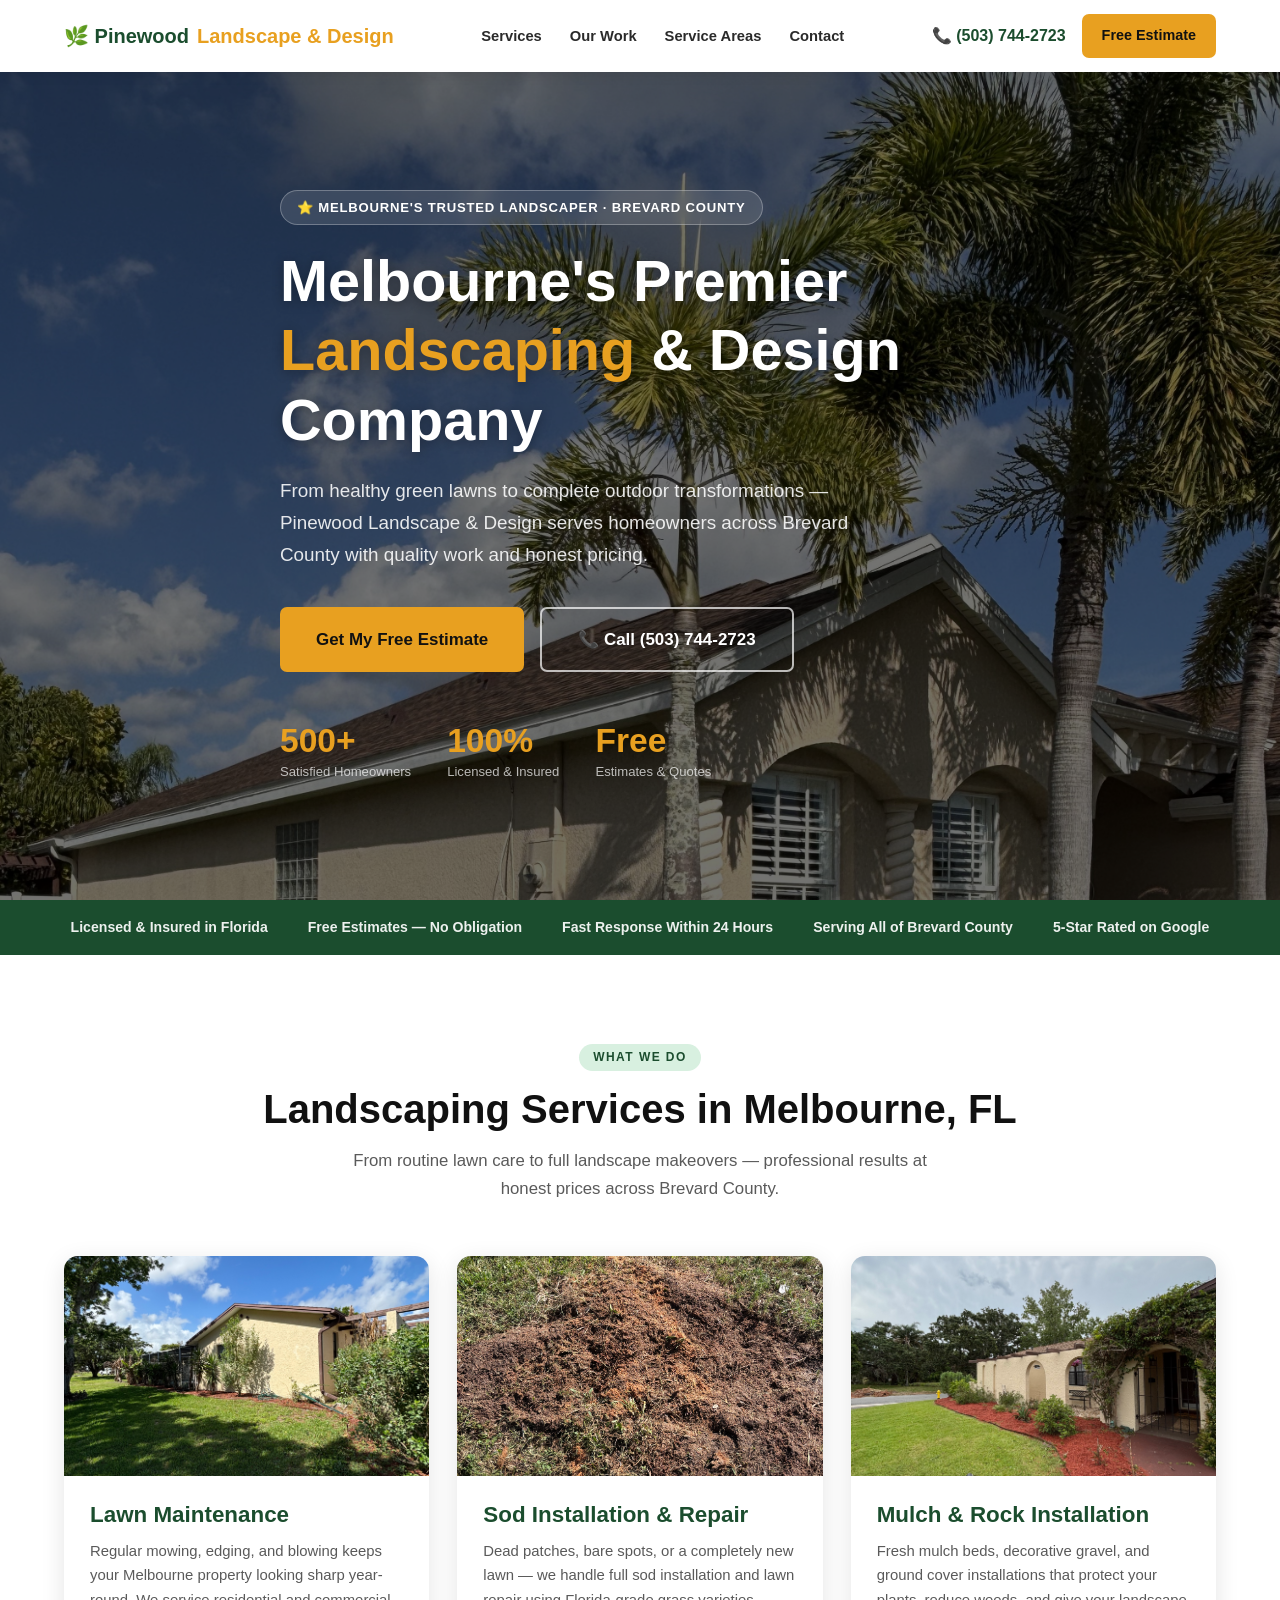
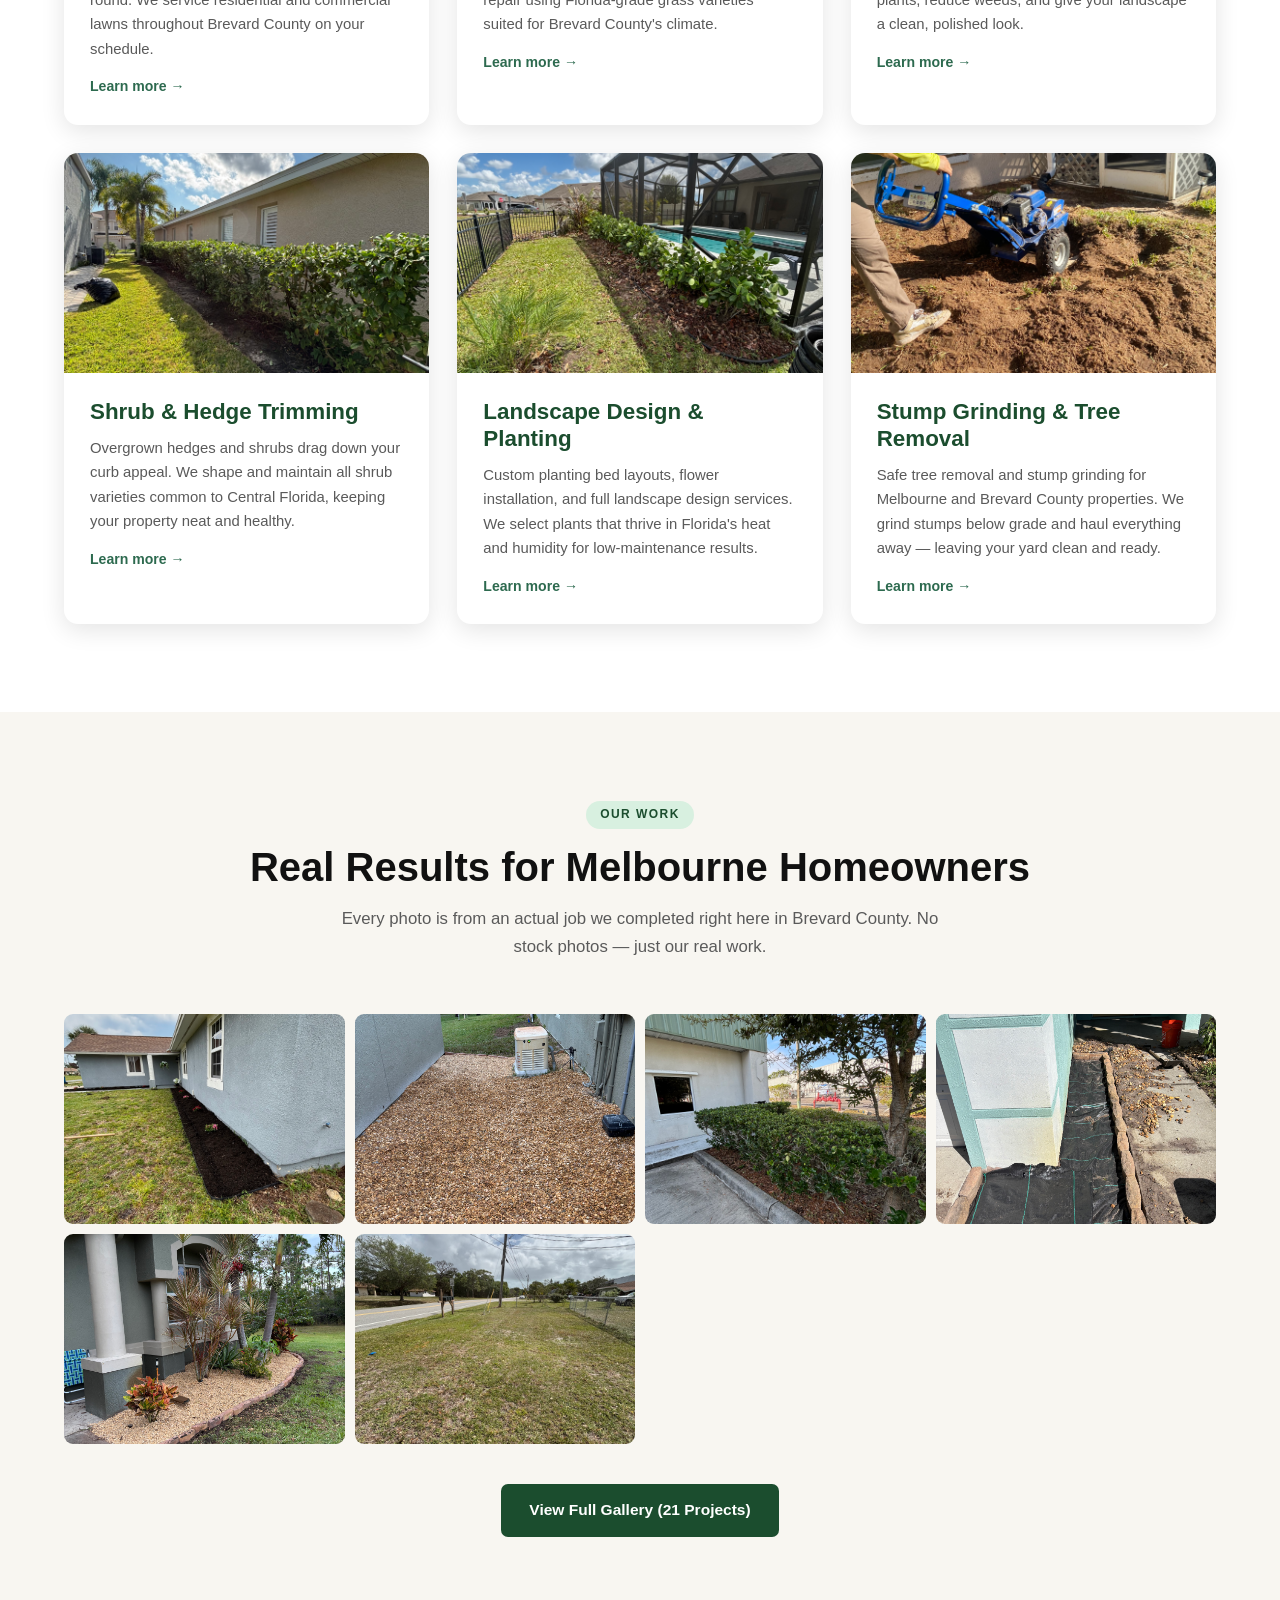
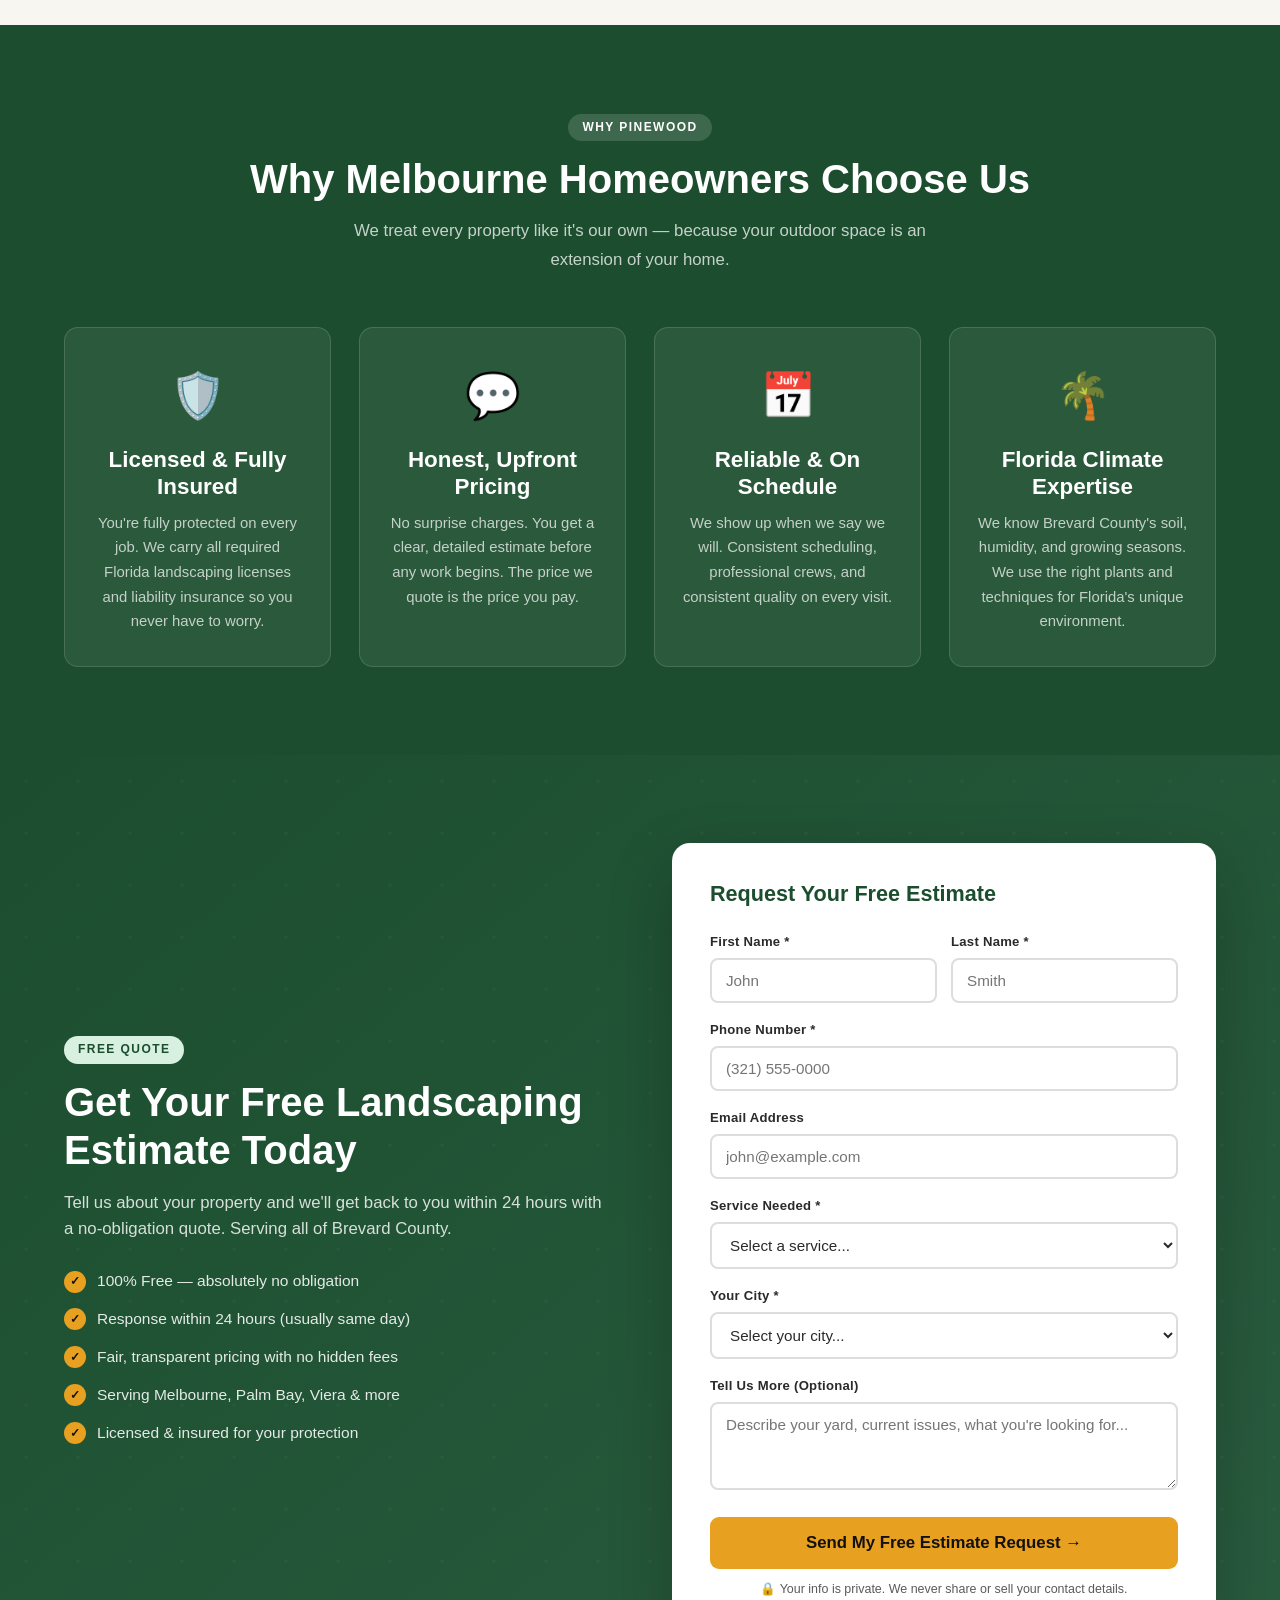
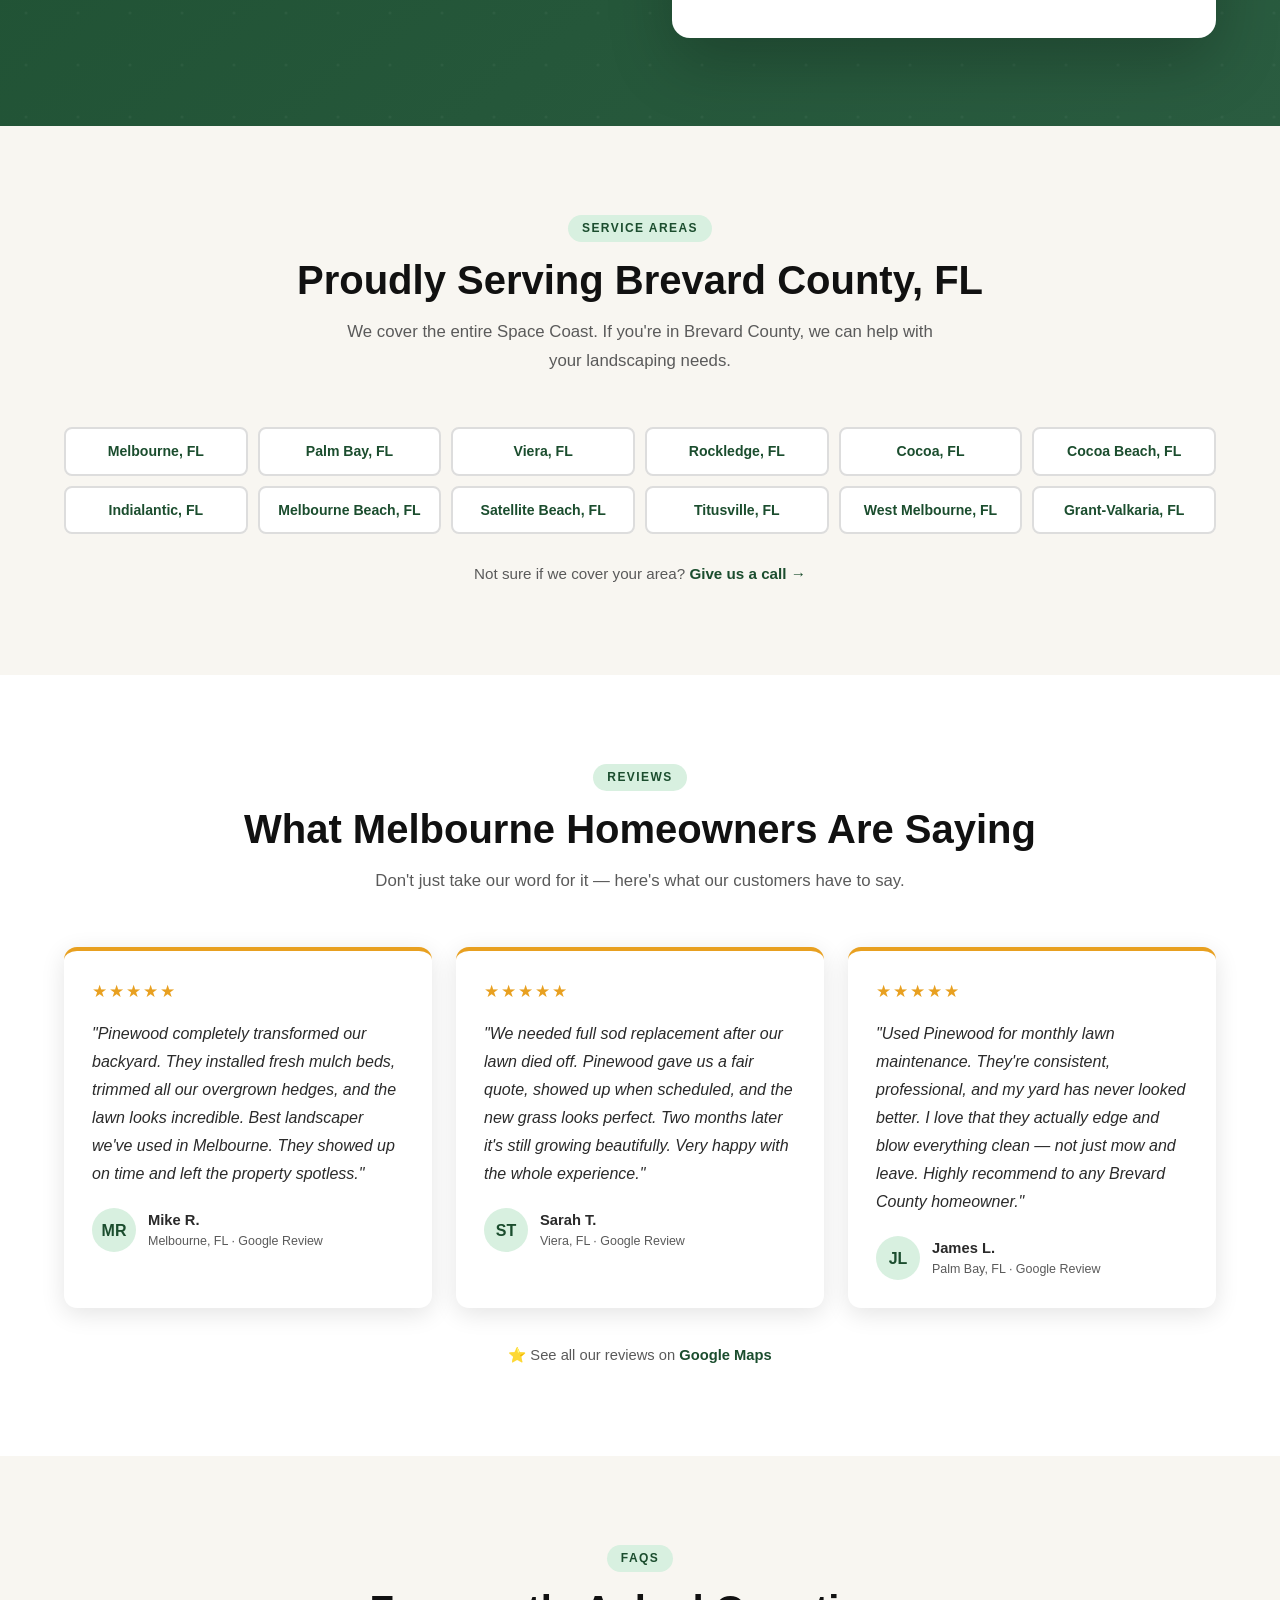
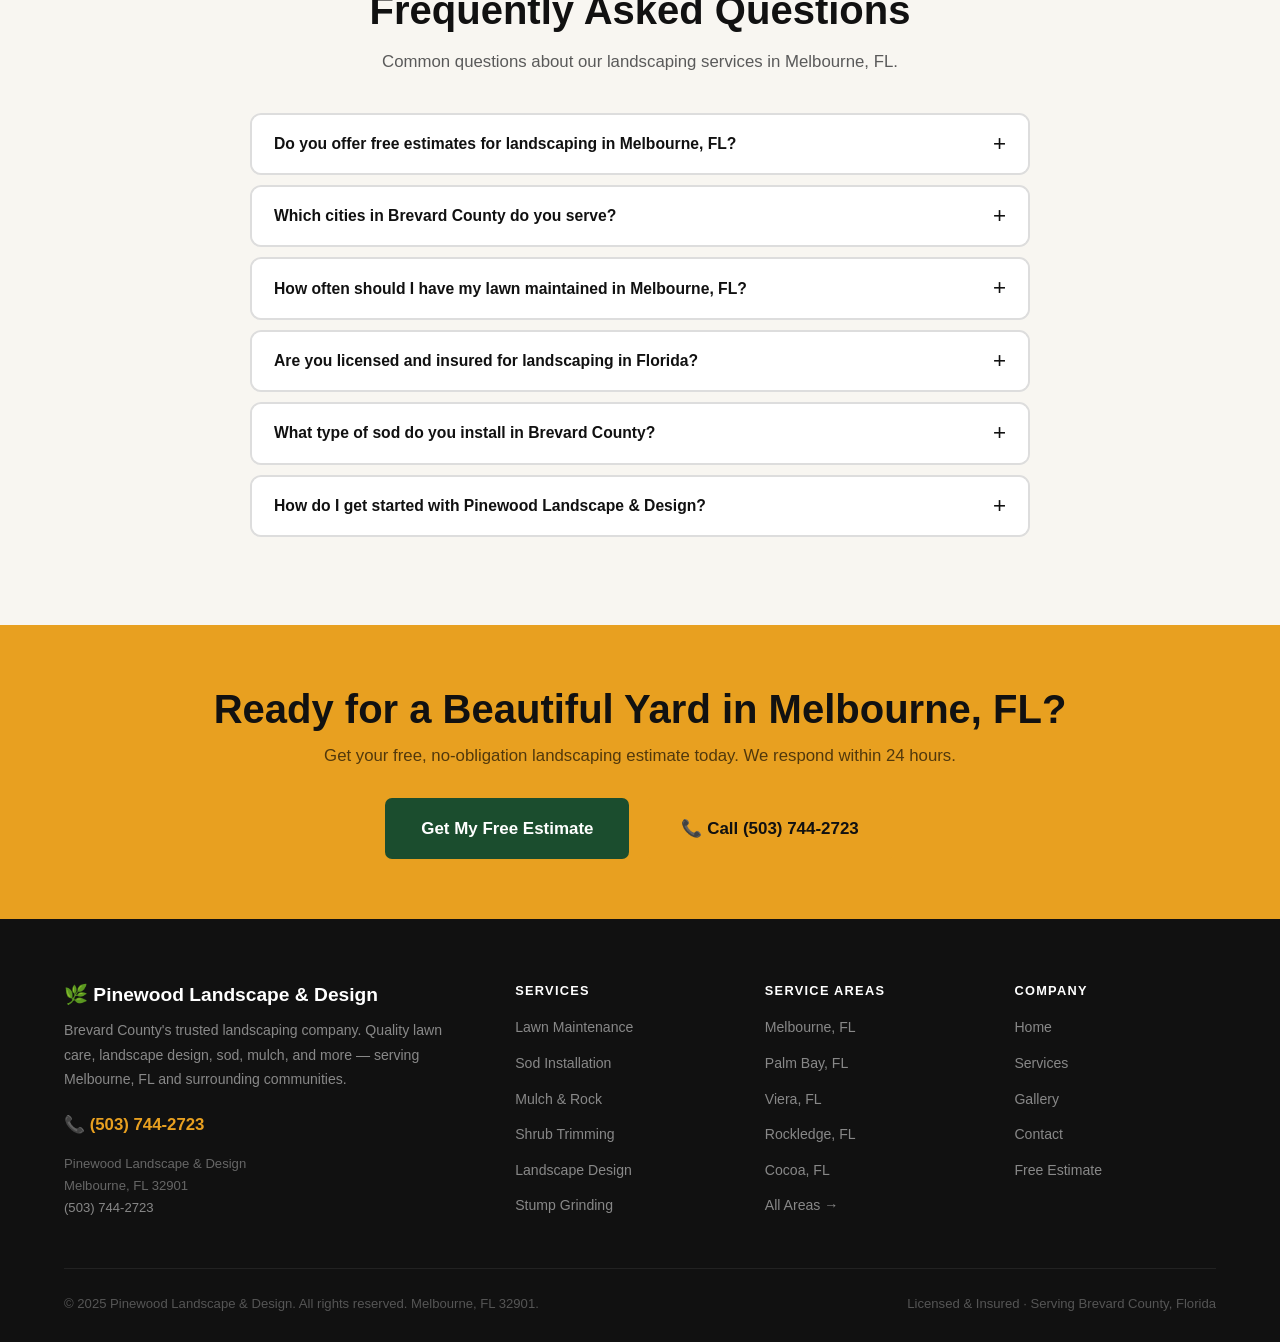
==== index.html @ 6347b045 "Initial commit — Pinewood Landscape & Design website" ====
<!DOCTYPE html>
<html lang="en">
<head>
  <meta charset="UTF-8">
  <meta name="viewport" content="width=device-width, initial-scale=1.0">
  <title>Pinewood Landscape & Design | Melbourne FL Landscaping | Brevard County</title>
  <meta name="description" content="Top-rated landscaping in Melbourne, FL. Pinewood Landscape & Design offers lawn maintenance, sod installation, mulch, shrub trimming & landscape design across Brevard County. Free estimates — call (503) 744-2723.">
  <meta name="keywords" content="landscaping Melbourne FL, lawn care Melbourne Florida, sod installation Brevard County, mulch installation Melbourne, shrub trimming Melbourne FL, landscape design Melbourne Florida, landscaper Palm Bay FL">
  <link rel="canonical" href="https://pinewoodlandscapedesign.com/">

  <!-- Open Graph -->
  <meta property="og:type" content="website">
  <meta property="og:title" content="Pinewood Landscape & Design | Melbourne FL Landscaping">
  <meta property="og:description" content="Professional landscaping services in Melbourne, FL. Lawn care, sod, mulch, shrub trimming & landscape design across Brevard County.">
  <meta property="og:image" content="https://pinewoodlandscapedesign.com/images/profile-hero.jpg">
  <meta property="og:url" content="https://pinewoodlandscapedesign.com/">
  <!-- Twitter Card -->
  <meta name="twitter:card" content="summary_large_image">
  <meta name="twitter:title" content="Pinewood Landscape & Design | Melbourne FL">
  <meta name="twitter:description" content="Professional landscaping services in Melbourne, FL. Free estimates — Brevard County's trusted landscaper.">

  <!-- Preload hero -->
  <link rel="preload" as="image" href="images/hero-bg.jpg">

  <link rel="stylesheet" href="css/styles.css">

  <!-- LocalBusiness Schema -->
  <script type="application/ld+json">
  {
    "@context": "https://schema.org",
    "@type": "LocalBusiness",
    "@id": "https://pinewoodlandscapedesign.com/#business",
    "name": "Pinewood Landscape & Design",
    "description": "Professional landscaping services in Melbourne, FL serving Brevard County. Specializing in lawn maintenance, sod installation, mulch installation, shrub trimming, landscape design, and stump grinding.",
    "url": "https://pinewoodlandscapedesign.com",
    "telephone": "+15037442723",
    "email": "info@pinewoodlandscapedesign.com",
    "priceRange": "$$",
    "image": [
      "https://pinewoodlandscapedesign.com/images/IMG_3316.jpg",
      "https://pinewoodlandscapedesign.com/images/IMG_3628.jpg",
      "https://pinewoodlandscapedesign.com/images/IMG_3619.jpg"
    ],
    "address": {
      "@type": "PostalAddress",
      "addressLocality": "Melbourne",
      "addressRegion": "FL",
      "postalCode": "32901",
      "addressCountry": "US"
    },
    "geo": {
      "@type": "GeoCoordinates",
      "latitude": 28.0836,
      "longitude": -80.6081
    },
    "areaServed": [
      {"@type": "City", "name": "Melbourne"},
      {"@type": "City", "name": "Palm Bay"},
      {"@type": "City", "name": "Viera"},
      {"@type": "City", "name": "Rockledge"},
      {"@type": "City", "name": "Cocoa"},
      {"@type": "City", "name": "Indialantic"},
      {"@type": "City", "name": "Melbourne Beach"},
      {"@type": "City", "name": "Satellite Beach"},
      {"@type": "City", "name": "Titusville"},
      {"@type": "AdministrativeArea", "name": "Brevard County"}
    ],
    "openingHoursSpecification": [
      {"@type": "OpeningHoursSpecification","dayOfWeek":["Monday","Tuesday","Wednesday","Thursday","Friday"],"opens":"07:00","closes":"18:00"},
      {"@type": "OpeningHoursSpecification","dayOfWeek":"Saturday","opens":"08:00","closes":"16:00"}
    ],
    "hasOfferCatalog": {
      "@type": "OfferCatalog",
      "name": "Landscaping Services Melbourne FL",
      "itemListElement": [
        {"@type": "Offer", "itemOffered": {"@type": "Service", "name": "Lawn Maintenance", "description": "Professional mowing, edging, and blowing services for residential and commercial properties in Melbourne, FL."}},
        {"@type": "Offer", "itemOffered": {"@type": "Service", "name": "Sod Installation", "description": "New lawn installation and sod replacement services across Brevard County, FL."}},
        {"@type": "Offer", "itemOffered": {"@type": "Service", "name": "Mulch & Rock Installation", "description": "Mulch bed installation, rock landscaping, and ground cover services in Melbourne, FL."}},
        {"@type": "Offer", "itemOffered": {"@type": "Service", "name": "Shrub & Hedge Trimming", "description": "Expert shrub shaping and hedge trimming for Melbourne and Brevard County homeowners."}},
        {"@type": "Offer", "itemOffered": {"@type": "Service", "name": "Landscape Design & Planting", "description": "Custom landscape design and plant installation for properties in Melbourne, FL."}},
        {"@type": "Offer", "itemOffered": {"@type": "Service", "name": "Stump Grinding & Tree Removal", "description": "Site preparation, stump grinding, and grading services in Brevard County, FL."}}
      ]
    }
  }
  </script>

  <!-- BreadcrumbList Schema -->
  <script type="application/ld+json">
  {
    "@context": "https://schema.org",
    "@type": "BreadcrumbList",
    "itemListElement": [{"@type": "ListItem","position": 1,"name": "Home","item": "https://pinewoodlandscapedesign.com/"}]
  }
  </script>
</head>
<body>

<!-- ── NAVIGATION ── -->
<nav class="nav" role="navigation" aria-label="Main navigation">
  <div class="container nav-inner">
    <a href="/" class="nav-logo" aria-label="Pinewood Landscape &amp; Design Home">
      🌿 Pinewood <em>Landscape &amp; Design</em>
    </a>
    <ul class="nav-menu" id="nav-menu">
      <li><a href="#services">Services</a></li>
      <li><a href="#gallery">Our Work</a></li>
      <li><a href="#areas">Service Areas</a></li>
      <li><a href="contact.html">Contact</a></li>
    </ul>
    <div class="nav-actions">
      <a href="tel:+15037442723" class="nav-phone-link nav-phone-desktop" aria-label="Call us">
        📞 (503) 744-2723
      </a>
      <a href="#estimate" class="btn btn-gold" style="padding:10px 20px;font-size:.9rem;">Free Estimate</a>
      <button class="hamburger" id="hamburger" aria-label="Toggle menu" aria-expanded="false">
        <span></span><span></span><span></span>
      </button>
    </div>
  </div>
</nav>

<!-- ── HERO ── -->
<section class="hero" id="home" aria-label="Hero">
  <div class="hero-bg" role="img" aria-label="Pinewood Landscape & Design — commercial lawn and curb maintenance in Melbourne FL with Florida pine trees"></div>
  <div class="container">
    <div class="hero-content">
      <div class="hero-badge">⭐ Melbourne's Trusted Landscaper · Brevard County</div>
      <h1>Melbourne's Premier<br><em>Landscaping</em> &amp; Design Company</h1>
      <p class="hero-sub">From healthy green lawns to complete outdoor transformations — Pinewood Landscape &amp; Design serves homeowners across Brevard County with quality work and honest pricing.</p>
      <div class="hero-btns">
        <a href="#estimate" class="btn btn-gold btn-lg">Get My Free Estimate</a>
        <a href="tel:+15037442723" class="btn btn-outline-white btn-lg">📞 Call (503) 744-2723</a>
      </div>
      <div class="hero-stats">
        <div class="hero-stat"><strong>500+</strong><span>Satisfied Homeowners</span></div>
        <div class="hero-stat"><strong>100%</strong><span>Licensed &amp; Insured</span></div>
        <div class="hero-stat"><strong>Free</strong><span>Estimates &amp; Quotes</span></div>
      </div>
    </div>
  </div>
</section>

<!-- ── TRUST BAR ── -->
<div class="trust-bar" aria-label="Trust signals">
  <div class="container trust-bar-inner">
    <div class="trust-item">Licensed &amp; Insured in Florida</div>
    <div class="trust-item">Free Estimates — No Obligation</div>
    <div class="trust-item">Fast Response Within 24 Hours</div>
    <div class="trust-item">Serving All of Brevard County</div>
    <div class="trust-item">5-Star Rated on Google</div>
  </div>
</div>

<!-- ── SERVICES ── -->
<section class="section" id="services" aria-labelledby="services-heading">
  <div class="container">
    <div class="text-center">
      <span class="section-eyebrow">What We Do</span>
      <h2 id="services-heading" class="section-title">Landscaping Services in Melbourne, FL</h2>
      <p class="section-sub">From routine lawn care to full landscape makeovers — professional results at honest prices across Brevard County.</p>
    </div>
    <div class="services-grid">

      <article class="svc-card">
        <img src="images/IMG_3316.jpg" alt="Professional lawn maintenance and mowing service in Melbourne FL by Pinewood Landscape & Design" class="svc-img" loading="eager" width="400" height="220">
        <div class="svc-body">
          <h3>Lawn Maintenance</h3>
          <p>Regular mowing, edging, and blowing keeps your Melbourne property looking sharp year-round. We service residential and commercial lawns throughout Brevard County on your schedule.</p>
          <a href="services.html#lawn-maintenance" class="svc-link">Learn more →</a>
        </div>
      </article>

      <article class="svc-card">
        <img src="images/IMG_1289.jpg" alt="Sod installation and lawn repair service in Melbourne Florida" class="svc-img" loading="lazy" width="400" height="220">
        <div class="svc-body">
          <h3>Sod Installation &amp; Repair</h3>
          <p>Dead patches, bare spots, or a completely new lawn — we handle full sod installation and lawn repair using Florida-grade grass varieties suited for Brevard County's climate.</p>
          <a href="services.html#sod-installation" class="svc-link">Learn more →</a>
        </div>
      </article>

      <article class="svc-card">
        <img src="images/IMG_3628.jpg" alt="Mulch installation and landscape bed maintenance in Melbourne FL" class="svc-img" loading="lazy" width="400" height="220">
        <div class="svc-body">
          <h3>Mulch &amp; Rock Installation</h3>
          <p>Fresh mulch beds, decorative gravel, and ground cover installations that protect your plants, reduce weeds, and give your landscape a clean, polished look.</p>
          <a href="services.html#mulch-installation" class="svc-link">Learn more →</a>
        </div>
      </article>

      <article class="svc-card">
        <img src="images/IMG_1334.jpg" alt="Shrub and hedge trimming service in Melbourne Florida by licensed landscaper" class="svc-img" loading="lazy" width="400" height="220">
        <div class="svc-body">
          <h3>Shrub &amp; Hedge Trimming</h3>
          <p>Overgrown hedges and shrubs drag down your curb appeal. We shape and maintain all shrub varieties common to Central Florida, keeping your property neat and healthy.</p>
          <a href="services.html#shrub-trimming" class="svc-link">Learn more →</a>
        </div>
      </article>

      <article class="svc-card">
        <img src="images/IMG_3552.jpg" alt="Landscape design and planting bed installation near Melbourne FL" class="svc-img" loading="lazy" width="400" height="220">
        <div class="svc-body">
          <h3>Landscape Design &amp; Planting</h3>
          <p>Custom planting bed layouts, flower installation, and full landscape design services. We select plants that thrive in Florida's heat and humidity for low-maintenance results.</p>
          <a href="services.html#landscape-design" class="svc-link">Learn more →</a>
        </div>
      </article>

      <article class="svc-card">
        <img src="images/IMG_2182.jpg" alt="Stump grinding and grading services in Brevard County FL" class="svc-img" loading="lazy" width="400" height="220">
        <div class="svc-body">
          <h3>Stump Grinding &amp; Tree Removal</h3>
          <p>Safe tree removal and stump grinding for Melbourne and Brevard County properties. We grind stumps below grade and haul everything away — leaving your yard clean and ready.</p>
          <a href="services.html#stump-grinding" class="svc-link">Learn more →</a>
        </div>
      </article>

    </div>
  </div>
</section>

<!-- ── GALLERY PREVIEW ── -->
<section class="section section-alt" id="gallery" aria-labelledby="gallery-heading">
  <div class="container">
    <div class="text-center">
      <span class="section-eyebrow">Our Work</span>
      <h2 id="gallery-heading" class="section-title">Real Results for Melbourne Homeowners</h2>
      <p class="section-sub">Every photo is from an actual job we completed right here in Brevard County. No stock photos — just our real work.</p>
    </div>
    <div class="gallery-grid">
      <div class="gal-item">
        <img src="images/IMG_3619.jpg" alt="Fresh mulch bed and landscape planting installation in Melbourne FL" loading="lazy" width="280" height="210">
      </div>
      <div class="gal-item">
        <img src="images/IMG_1606.jpg" alt="Decorative gravel and rock landscaping service in Brevard County" loading="lazy" width="280" height="210">
      </div>
      <div class="gal-item">
        <img src="images/IMG_1475.jpg" alt="Shrub trimming and driveway edge cleanup in Melbourne Florida" loading="lazy" width="280" height="210">
      </div>
      <div class="gal-item">
        <img src="images/IMG_1136.jpg" alt="Stone edging and retaining wall installation in Melbourne FL" loading="lazy" width="280" height="210">
      </div>
      <div class="gal-item">
        <img src="images/IMG_1607.jpg" alt="Landscaping project in progress in Brevard County Florida" loading="lazy" width="280" height="210">
      </div>
      <div class="gal-item">
        <img src="images/IMG_3322.jpg" alt="Lawn care and landscape maintenance Melbourne FL" loading="lazy" width="280" height="210">
      </div>
    </div>
    <div class="gallery-cta">
      <a href="gallery.html" class="btn btn-green">View Full Gallery (21 Projects)</a>
    </div>
  </div>
</section>

<!-- ── WHY CHOOSE US ── -->
<section class="section section-dark" aria-labelledby="why-heading">
  <div class="container">
    <div class="text-center">
      <span class="section-eyebrow">Why Pinewood</span>
      <h2 id="why-heading" class="section-title" style="color:var(--white)">Why Melbourne Homeowners Choose Us</h2>
      <p class="section-sub">We treat every property like it's our own — because your outdoor space is an extension of your home.</p>
    </div>
    <div class="why-grid">
      <div class="why-card">
        <div class="why-icon">🛡️</div>
        <h3>Licensed &amp; Fully Insured</h3>
        <p>You're fully protected on every job. We carry all required Florida landscaping licenses and liability insurance so you never have to worry.</p>
      </div>
      <div class="why-card">
        <div class="why-icon">💬</div>
        <h3>Honest, Upfront Pricing</h3>
        <p>No surprise charges. You get a clear, detailed estimate before any work begins. The price we quote is the price you pay.</p>
      </div>
      <div class="why-card">
        <div class="why-icon">📅</div>
        <h3>Reliable &amp; On Schedule</h3>
        <p>We show up when we say we will. Consistent scheduling, professional crews, and consistent quality on every visit.</p>
      </div>
      <div class="why-card">
        <div class="why-icon">🌴</div>
        <h3>Florida Climate Expertise</h3>
        <p>We know Brevard County's soil, humidity, and growing seasons. We use the right plants and techniques for Florida's unique environment.</p>
      </div>
    </div>
  </div>
</section>

<!-- ── LEAD FORM ── -->
<section class="section lead-section" id="estimate" aria-labelledby="estimate-heading">
  <div class="container">
    <div class="lead-inner">
      <div class="lead-text">
        <span class="section-eyebrow">Free Quote</span>
        <h2 id="estimate-heading">Get Your Free Landscaping Estimate Today</h2>
        <p>Tell us about your property and we'll get back to you within 24 hours with a no-obligation quote. Serving all of Brevard County.</p>
        <ul class="lead-perks">
          <li>100% Free — absolutely no obligation</li>
          <li>Response within 24 hours (usually same day)</li>
          <li>Fair, transparent pricing with no hidden fees</li>
          <li>Serving Melbourne, Palm Bay, Viera &amp; more</li>
          <li>Licensed &amp; insured for your protection</li>
        </ul>
      </div>
      <div class="form-card">
        <h3>Request Your Free Estimate</h3>
        <!-- TODO: Set action="https://formspree.io/f/YOUR_ID" or connect to your backend -->
        <form id="lead-form" novalidate>
          <div class="form-row">
            <div class="form-group">
              <label for="fname">First Name *</label>
              <input type="text" id="fname" name="first_name" required placeholder="John" autocomplete="given-name">
            </div>
            <div class="form-group">
              <label for="lname">Last Name *</label>
              <input type="text" id="lname" name="last_name" required placeholder="Smith" autocomplete="family-name">
            </div>
          </div>
          <div class="form-group">
            <label for="phone">Phone Number *</label>
            <input type="tel" id="phone" name="phone" required placeholder="(321) 555-0000" autocomplete="tel">
          </div>
          <div class="form-group">
            <label for="email">Email Address</label>
            <input type="email" id="email" name="email" placeholder="john@example.com" autocomplete="email">
          </div>
          <div class="form-group">
            <label for="service">Service Needed *</label>
            <select id="service" name="service" required>
              <option value="">Select a service...</option>
              <option>Lawn Maintenance</option>
              <option>Sod Installation / Repair</option>
              <option>Mulch & Rock Installation</option>
              <option>Shrub & Hedge Trimming</option>
              <option>Landscape Design & Planting</option>
              <option>Stump Grinding & Tree Removal</option>
              <option>Multiple Services / Not Sure</option>
            </select>
          </div>
          <div class="form-group">
            <label for="city">Your City *</label>
            <select id="city" name="city" required>
              <option value="">Select your city...</option>
              <option>Melbourne</option>
              <option>Palm Bay</option>
              <option>Viera</option>
              <option>Rockledge</option>
              <option>Cocoa</option>
              <option>Indialantic</option>
              <option>Melbourne Beach</option>
              <option>Satellite Beach</option>
              <option>Titusville</option>
              <option>Other Brevard County</option>
            </select>
          </div>
          <div class="form-group">
            <label for="message">Tell Us More (Optional)</label>
            <textarea id="message" name="message" placeholder="Describe your yard, current issues, what you're looking for..."></textarea>
          </div>
          <button type="submit" class="form-submit">Send My Free Estimate Request →</button>
          <p class="form-note">🔒 Your info is private. We never share or sell your contact details.</p>
        </form>
        <div id="form-success" class="form-success">
          <h4>✅ Request Received!</h4>
          <p>Thanks! We'll be in touch within 24 hours to schedule your free estimate.</p>
        </div>
      </div>
    </div>
  </div>
</section>

<!-- ── SERVICE AREAS ── -->
<section class="section section-alt" id="areas" aria-labelledby="areas-heading">
  <div class="container text-center">
    <span class="section-eyebrow">Service Areas</span>
    <h2 id="areas-heading" class="section-title">Proudly Serving Brevard County, FL</h2>
    <p class="section-sub">We cover the entire Space Coast. If you're in Brevard County, we can help with your landscaping needs.</p>
    <div class="areas-grid" role="list">
      <div class="area-chip" role="listitem">Melbourne, FL</div>
      <div class="area-chip" role="listitem">Palm Bay, FL</div>
      <div class="area-chip" role="listitem">Viera, FL</div>
      <div class="area-chip" role="listitem">Rockledge, FL</div>
      <div class="area-chip" role="listitem">Cocoa, FL</div>
      <div class="area-chip" role="listitem">Cocoa Beach, FL</div>
      <div class="area-chip" role="listitem">Indialantic, FL</div>
      <div class="area-chip" role="listitem">Melbourne Beach, FL</div>
      <div class="area-chip" role="listitem">Satellite Beach, FL</div>
      <div class="area-chip" role="listitem">Titusville, FL</div>
      <div class="area-chip" role="listitem">West Melbourne, FL</div>
      <div class="area-chip" role="listitem">Grant-Valkaria, FL</div>
    </div>
    <p style="margin-top:28px;color:var(--muted);font-size:.95rem;">Not sure if we cover your area? <a href="tel:+15037442723" style="color:var(--green-dark);font-weight:700;">Give us a call →</a></p>
  </div>
</section>

<!-- ── TESTIMONIALS ── -->
<section class="section" aria-labelledby="reviews-heading">
  <div class="container">
    <div class="text-center">
      <span class="section-eyebrow">Reviews</span>
      <h2 id="reviews-heading" class="section-title">What Melbourne Homeowners Are Saying</h2>
      <p class="section-sub">Don't just take our word for it — here's what our customers have to say.</p>
    </div>
    <div class="reviews-grid">
      <div class="review-card">
        <div class="stars" aria-label="5 out of 5 stars">★★★★★</div>
        <p class="review-text">"Pinewood completely transformed our backyard. They installed fresh mulch beds, trimmed all our overgrown hedges, and the lawn looks incredible. Best landscaper we've used in Melbourne. They showed up on time and left the property spotless."</p>
        <div class="reviewer">
          <div class="avatar" aria-hidden="true">MR</div>
          <div>
            <div class="reviewer-name">Mike R.</div>
            <div class="reviewer-loc">Melbourne, FL · Google Review</div>
          </div>
        </div>
      </div>
      <div class="review-card">
        <div class="stars" aria-label="5 out of 5 stars">★★★★★</div>
        <p class="review-text">"We needed full sod replacement after our lawn died off. Pinewood gave us a fair quote, showed up when scheduled, and the new grass looks perfect. Two months later it's still growing beautifully. Very happy with the whole experience."</p>
        <div class="reviewer">
          <div class="avatar" aria-hidden="true">ST</div>
          <div>
            <div class="reviewer-name">Sarah T.</div>
            <div class="reviewer-loc">Viera, FL · Google Review</div>
          </div>
        </div>
      </div>
      <div class="review-card">
        <div class="stars" aria-label="5 out of 5 stars">★★★★★</div>
        <p class="review-text">"Used Pinewood for monthly lawn maintenance. They're consistent, professional, and my yard has never looked better. I love that they actually edge and blow everything clean — not just mow and leave. Highly recommend to any Brevard County homeowner."</p>
        <div class="reviewer">
          <div class="avatar" aria-hidden="true">JL</div>
          <div>
            <div class="reviewer-name">James L.</div>
            <div class="reviewer-loc">Palm Bay, FL · Google Review</div>
          </div>
        </div>
      </div>
    </div>
    <p style="text-align:center;margin-top:36px;color:var(--muted);font-size:.92rem;">
      ⭐ See all our reviews on <a href="https://g.page/r/YOUR_GOOGLE_REVIEW_LINK" target="_blank" rel="noopener" style="color:var(--green-dark);font-weight:700;">Google Maps</a>
      <!-- TODO: Replace with your actual Google review link -->
    </p>
  </div>
</section>

<!-- ── FAQ ── -->
<section class="section section-alt" aria-labelledby="faq-heading">
  <div class="container">
    <div class="text-center">
      <span class="section-eyebrow">FAQs</span>
      <h2 id="faq-heading" class="section-title">Frequently Asked Questions</h2>
      <p class="section-sub" style="margin-bottom:36px;">Common questions about our landscaping services in Melbourne, FL.</p>
    </div>
    <div class="faq-list" role="list">

      <div class="faq-item" role="listitem">
        <button class="faq-q" aria-expanded="false">
          Do you offer free estimates for landscaping in Melbourne, FL?
          <span class="faq-icon" aria-hidden="true">+</span>
        </button>
        <div class="faq-a" role="region">
          Yes — all estimates are 100% free with no obligation. We'll visit your property, assess what's needed, and provide a clear written quote. You can also call us at (503) 744-2723 or use the form above to get started.
        </div>
      </div>

      <div class="faq-item" role="listitem">
        <button class="faq-q" aria-expanded="false">
          Which cities in Brevard County do you serve?
          <span class="faq-icon" aria-hidden="true">+</span>
        </button>
        <div class="faq-a" role="region">
          We serve all of Brevard County, including Melbourne, Palm Bay, Viera, Rockledge, Cocoa, Cocoa Beach, Indialantic, Melbourne Beach, Satellite Beach, West Melbourne, Titusville, and surrounding areas. Not sure if we cover your location? Just call or message us.
        </div>
      </div>

      <div class="faq-item" role="listitem">
        <button class="faq-q" aria-expanded="false">
          How often should I have my lawn maintained in Melbourne, FL?
          <span class="faq-icon" aria-hidden="true">+</span>
        </button>
        <div class="faq-a" role="region">
          In Brevard County's warm, humid climate, we recommend weekly or bi-weekly mowing during spring and summer (March–October) and bi-weekly to monthly during cooler months. Regular maintenance keeps your grass healthy and prevents overgrowth that can damage your lawn.
        </div>
      </div>

      <div class="faq-item" role="listitem">
        <button class="faq-q" aria-expanded="false">
          Are you licensed and insured for landscaping in Florida?
          <span class="faq-icon" aria-hidden="true">+</span>
        </button>
        <div class="faq-a" role="region">
          Yes. Pinewood Landscape & Design is fully licensed and carries general liability insurance as required by the state of Florida. You are fully protected on every job we do on your property.
        </div>
      </div>

      <div class="faq-item" role="listitem">
        <button class="faq-q" aria-expanded="false">
          What type of sod do you install in Brevard County?
          <span class="faq-icon" aria-hidden="true">+</span>
        </button>
        <div class="faq-a" role="region">
          We install St. Augustine (including Floratam), Zoysia, Bermuda, and Bahia grass — the varieties best suited to Central Florida's climate and soil conditions. We'll recommend the best option for your yard's sun exposure, drainage, and usage.
        </div>
      </div>

      <div class="faq-item" role="listitem">
        <button class="faq-q" aria-expanded="false">
          How do I get started with Pinewood Landscape & Design?
          <span class="faq-icon" aria-hidden="true">+</span>
        </button>
        <div class="faq-a" role="region">
          It's easy — fill out the free estimate form on this page, call us at (503) 744-2723, or email us. We'll respond within 24 hours (often the same day) to schedule a visit and provide your free, no-obligation quote.
        </div>
      </div>

    </div>
  </div>
</section>

<!-- ── CTA BANNER ── -->
<section class="cta-banner" aria-label="Call to action">
  <div class="container">
    <h2>Ready for a Beautiful Yard in Melbourne, FL?</h2>
    <p>Get your free, no-obligation landscaping estimate today. We respond within 24 hours.</p>
    <div class="cta-banner-btns">
      <a href="#estimate" class="btn btn-green btn-lg">Get My Free Estimate</a>
      <a href="tel:+15037442723" class="btn btn-gold btn-lg">📞 Call (503) 744-2723</a>
    </div>
  </div>
</section>

<!-- ── FOOTER ── -->
<footer class="footer" role="contentinfo">
  <div class="container">
    <div class="footer-grid">
      <div class="footer-brand">
        <h3>🌿 Pinewood Landscape &amp; Design</h3>
        <p>Brevard County's trusted landscaping company. Quality lawn care, landscape design, sod, mulch, and more — serving Melbourne, FL and surrounding communities.</p>
        <a href="tel:+15037442723" class="footer-phone">📞 (503) 744-2723</a>
        <!-- NAP for local SEO -->
        <address class="footer-nap" style="font-style:normal;">
          Pinewood Landscape &amp; Design<br>
          Melbourne, FL 32901<br>
          <a href="tel:+15037442723" style="color:#888;">(503) 744-2723</a><br>
          <!-- TODO: Add your email: info@pinewoodlandscapedesign.com -->
        </address>
      </div>
      <div class="footer-col">
        <h4>Services</h4>
        <ul class="footer-links">
          <li><a href="services.html#lawn-maintenance">Lawn Maintenance</a></li>
          <li><a href="services.html#sod-installation">Sod Installation</a></li>
          <li><a href="services.html#mulch-installation">Mulch &amp; Rock</a></li>
          <li><a href="services.html#shrub-trimming">Shrub Trimming</a></li>
          <li><a href="services.html#landscape-design">Landscape Design</a></li>
          <li><a href="services.html#stump-grinding">Stump Grinding</a></li>
        </ul>
      </div>
      <div class="footer-col">
        <h4>Service Areas</h4>
        <ul class="footer-links">
          <li><a href="areas/melbourne-fl.html">Melbourne, FL</a></li>
          <li><a href="areas/palm-bay-fl.html">Palm Bay, FL</a></li>
          <li><a href="areas/viera-fl.html">Viera, FL</a></li>
          <li><a href="areas/rockledge-fl.html">Rockledge, FL</a></li>
          <li><a href="areas/cocoa-fl.html">Cocoa, FL</a></li>
          <li><a href="#areas">All Areas →</a></li>
        </ul>
      </div>
      <div class="footer-col">
        <h4>Company</h4>
        <ul class="footer-links">
          <li><a href="index.html">Home</a></li>
          <li><a href="services.html">Services</a></li>
          <li><a href="gallery.html">Gallery</a></li>
          <li><a href="contact.html">Contact</a></li>
          <li><a href="#estimate">Free Estimate</a></li>
        </ul>
      </div>
    </div>
    <div class="footer-bottom">
      <span>© 2025 Pinewood Landscape &amp; Design. All rights reserved. Melbourne, FL 32901.</span>
      <span>Licensed &amp; Insured · Serving Brevard County, Florida</span>
    </div>
  </div>
</footer>

<!-- ── STICKY MOBILE CTA ── -->
<div class="sticky-bar" aria-label="Mobile call to action">
  <p>Ready to transform your yard?</p>
  <a href="tel:+15037442723">📞 Call Now — Free Quote</a>
</div>

<script src="js/main.js"></script>
</body>
</html>
---- css/styles.css ----
:root {
  --green-dark: #1b4d2e;
  --green-mid: #2d6a4f;
  --green-light: #d8f0e0;
  --gold: #e8a020;
  --gold-dark: #c8860a;
  --cream: #f8f6f1;
  --dark: #111111;
  --text: #2a2a2a;
  --muted: #5a5a5a;
  --border: #ddd;
  --white: #ffffff;
  --shadow-sm: 0 2px 8px rgba(0,0,0,0.08);
  --shadow: 0 6px 24px rgba(0,0,0,0.11);
  --shadow-lg: 0 16px 48px rgba(0,0,0,0.15);
}
*,*::before,*::after{box-sizing:border-box;margin:0;padding:0}
html{scroll-behavior:smooth;font-size:16px}
body{font-family:-apple-system,BlinkMacSystemFont,'Segoe UI',Roboto,'Helvetica Neue',Arial,sans-serif;color:var(--text);background:var(--white);line-height:1.6}
img{max-width:100%;height:auto;display:block}
a{color:inherit;text-decoration:none}
h1,h2,h3,h4{line-height:1.2;color:var(--dark)}
h1{font-size:clamp(2rem,5vw,3.6rem)}
h2{font-size:clamp(1.7rem,3.5vw,2.5rem)}
h3{font-size:clamp(1.15rem,2vw,1.4rem)}

/* Layout */
.container{max-width:1200px;margin:0 auto;padding:0 24px}
.section{padding:88px 0}
.section-alt{background:var(--cream)}
.section-dark{background:var(--green-dark);color:var(--white)}
.text-center{text-align:center}

.section-eyebrow{display:inline-block;background:var(--green-light);color:var(--green-dark);font-size:.75rem;font-weight:800;letter-spacing:.12em;text-transform:uppercase;padding:4px 14px;border-radius:20px;margin-bottom:14px}
.section-dark .section-eyebrow{background:rgba(255,255,255,.15);color:var(--white)}
.section-title{margin-bottom:14px}
.section-sub{color:var(--muted);font-size:1.05rem;max-width:600px;margin:0 auto 52px;line-height:1.7}
.section-dark .section-sub{color:rgba(255,255,255,.75)}

/* Buttons */
.btn{display:inline-flex;align-items:center;gap:8px;padding:14px 28px;border-radius:7px;font-size:.97rem;font-weight:700;cursor:pointer;border:none;transition:all .2s;text-decoration:none;white-space:nowrap}
.btn-gold{background:var(--gold);color:var(--dark)}
.btn-gold:hover{background:var(--gold-dark);transform:translateY(-2px);box-shadow:0 8px 24px rgba(232,160,32,.45)}
.btn-outline-white{background:transparent;color:var(--white);border:2px solid rgba(255,255,255,.7)}
.btn-outline-white:hover{background:var(--white);color:var(--green-dark)}
.btn-green{background:var(--green-dark);color:var(--white)}
.btn-green:hover{background:var(--green-mid);transform:translateY(-2px)}
.btn-lg{padding:17px 36px;font-size:1.06rem}

/* ── NAV ── */
.nav{position:sticky;top:0;z-index:200;background:var(--white);box-shadow:0 2px 12px rgba(0,0,0,.09)}
.nav-inner{display:flex;align-items:center;justify-content:space-between;height:72px;gap:24px}
.nav-logo{font-size:1.25rem;font-weight:900;color:var(--green-dark);display:flex;align-items:center;gap:8px;flex-shrink:0}
.nav-logo em{color:var(--gold);font-style:normal}
.nav-menu{display:flex;align-items:center;list-style:none;gap:28px}
.nav-menu a{font-size:.92rem;font-weight:600;color:var(--text);transition:color .2s}
.nav-menu a:hover{color:var(--green-dark)}
.nav-phone-link{display:flex;align-items:center;gap:6px;color:var(--green-dark);font-weight:800;font-size:1rem;text-decoration:none}
.nav-actions{display:flex;align-items:center;gap:16px}
.hamburger{display:none;flex-direction:column;gap:5px;background:none;border:none;cursor:pointer;padding:4px}
.hamburger span{display:block;width:24px;height:3px;background:var(--dark);border-radius:2px;transition:all .25s}

/* ── HERO ── */
.hero{position:relative;min-height:92vh;display:flex;align-items:center;overflow:hidden}
.hero-bg{position:absolute;inset:0;background:url('../images/hero-bg.jpg') top center/cover no-repeat;filter:brightness(.45)}
.hero-content{position:relative;z-index:1;color:var(--white);max-width:720px;padding:40px 0}
.hero-badge{display:inline-flex;align-items:center;gap:8px;background:rgba(255,255,255,.12);border:1px solid rgba(255,255,255,.28);padding:6px 16px;border-radius:20px;font-size:.82rem;font-weight:700;letter-spacing:.06em;text-transform:uppercase;margin-bottom:22px;backdrop-filter:blur(6px)}
.hero h1{color:var(--white);margin-bottom:20px;text-shadow:0 2px 12px rgba(0,0,0,.3)}
.hero h1 em{color:var(--gold);font-style:normal}
.hero-sub{font-size:1.18rem;color:rgba(255,255,255,.88);margin-bottom:36px;max-width:580px;line-height:1.7}
.hero-btns{display:flex;flex-wrap:wrap;gap:16px;margin-bottom:52px}
.hero-stats{display:flex;flex-wrap:wrap;gap:36px}
.hero-stat strong{display:block;font-size:2.1rem;font-weight:900;color:var(--gold);line-height:1}
.hero-stat span{font-size:.82rem;color:rgba(255,255,255,.7);margin-top:3px;display:block}

/* ── TRUST BAR ── */
.trust-bar{background:var(--green-dark);padding:16px 0}
.trust-bar-inner{display:flex;flex-wrap:wrap;justify-content:center;gap:28px 40px}
.trust-item{display:flex;align-items:center;gap:9px;color:rgba(255,255,255,.92);font-size:.88rem;font-weight:600}
.trust-item .ti{font-size:1.15rem}

/* ── SERVICES ── */
.services-grid{display:grid;grid-template-columns:repeat(auto-fit,minmax(320px,1fr));gap:28px}
.svc-card{background:var(--white);border-radius:14px;overflow:hidden;box-shadow:var(--shadow);transition:transform .3s,box-shadow .3s}
.svc-card:hover{transform:translateY(-7px);box-shadow:var(--shadow-lg)}
.svc-img{width:100%;height:220px;object-fit:cover}
.svc-body{padding:26px}
.svc-icon{font-size:1.9rem;margin-bottom:12px}
.svc-body h3{color:var(--green-dark);margin-bottom:10px}
.svc-body p{color:var(--muted);font-size:.93rem;line-height:1.65}
.svc-link{display:inline-flex;align-items:center;gap:5px;color:var(--green-mid);font-weight:700;font-size:.88rem;margin-top:14px;transition:gap .2s}
.svc-card:hover .svc-link{gap:9px}

/* ── GALLERY ── */
.gallery-grid{display:grid;grid-template-columns:repeat(auto-fill,minmax(260px,1fr));gap:10px}
.gal-item{overflow:hidden;border-radius:9px;aspect-ratio:4/3;cursor:pointer}
.gal-item img{width:100%;height:100%;object-fit:cover;transition:transform .45s}
.gal-item:hover img{transform:scale(1.07)}
.gallery-cta{text-align:center;margin-top:40px}

/* ── WHY US ── */
.why-grid{display:grid;grid-template-columns:repeat(auto-fit,minmax(230px,1fr));gap:28px;margin-top:12px}
.why-card{background:rgba(255,255,255,.07);border:1px solid rgba(255,255,255,.14);border-radius:14px;padding:32px 26px;text-align:center;transition:background .2s}
.why-card:hover{background:rgba(255,255,255,.12)}
.why-icon{font-size:2.8rem;margin-bottom:16px}
.why-card h3{color:var(--white);margin-bottom:10px}
.why-card p{color:rgba(255,255,255,.72);font-size:.93rem;line-height:1.65}

/* ── LEAD FORM SECTION ── */
.lead-section{background:linear-gradient(140deg,var(--green-dark) 0%,#2a5c40 100%);position:relative;overflow:hidden}
.lead-section::after{content:'';position:absolute;inset:0;background:url("data:image/svg+xml,%3Csvg width='52' height='52' viewBox='0 0 52 52' xmlns='http://www.w3.org/2000/svg'%3E%3Cpath d='M0 0h52v52H0z' fill='none'/%3E%3Ccircle cx='26' cy='26' r='1.5' fill='rgba(255,255,255,0.04)'/%3E%3C/svg%3E");pointer-events:none}
.lead-inner{position:relative;z-index:1;display:grid;grid-template-columns:1fr 1fr;gap:64px;align-items:center}
.lead-text h2{color:var(--white);margin-bottom:16px}
.lead-text p{color:rgba(255,255,255,.82);margin-bottom:26px;font-size:1.05rem}
.lead-perks{list-style:none;display:flex;flex-direction:column;gap:13px}
.lead-perks li{display:flex;align-items:center;gap:11px;color:rgba(255,255,255,.88);font-size:.97rem}
.lead-perks li::before{content:'✓';display:flex;align-items:center;justify-content:center;width:22px;height:22px;min-width:22px;background:var(--gold);color:var(--dark);border-radius:50%;font-size:.72rem;font-weight:900}
.form-card{background:var(--white);border-radius:18px;padding:38px;box-shadow:0 24px 64px rgba(0,0,0,.22)}
.form-card h3{color:var(--green-dark);font-size:1.35rem;margin-bottom:24px}
.form-group{margin-bottom:16px}
.form-group label{display:block;font-size:.82rem;font-weight:700;color:var(--text);margin-bottom:6px;letter-spacing:.02em}
.form-group input,.form-group select,.form-group textarea{width:100%;padding:12px 14px;border:2px solid var(--border);border-radius:8px;font-size:.95rem;font-family:inherit;color:var(--text);transition:border-color .2s;background:var(--white)}
.form-group input:focus,.form-group select:focus,.form-group textarea:focus{outline:none;border-color:var(--green-mid)}
.form-group textarea{resize:vertical;min-height:88px}
.form-row{display:grid;grid-template-columns:1fr 1fr;gap:14px}
.form-submit{width:100%;padding:16px;background:var(--gold);color:var(--dark);border:none;border-radius:9px;font-size:1.05rem;font-weight:800;cursor:pointer;transition:all .2s;margin-top:4px}
.form-submit:hover{background:var(--gold-dark);transform:translateY(-2px)}
.form-note{text-align:center;font-size:.78rem;color:var(--muted);margin-top:11px}

/* ── SERVICE AREAS ── */
.areas-grid{display:grid;grid-template-columns:repeat(auto-fill,minmax(160px,1fr));gap:10px;margin-top:32px}
.area-chip{background:var(--white);border:2px solid var(--border);border-radius:8px;padding:11px 14px;text-align:center;font-weight:700;font-size:.88rem;color:var(--green-dark);transition:all .2s}
.area-chip:hover{border-color:var(--green-dark);background:var(--green-light)}

/* ── TESTIMONIALS ── */
.reviews-grid{display:grid;grid-template-columns:repeat(auto-fit,minmax(300px,1fr));gap:24px}
.review-card{background:var(--white);border-radius:13px;padding:28px;box-shadow:var(--shadow);border-top:4px solid var(--gold)}
.stars{color:var(--gold);font-size:1.05rem;letter-spacing:2px;margin-bottom:14px}
.review-text{color:var(--text);font-style:italic;line-height:1.75;margin-bottom:20px}
.reviewer{display:flex;align-items:center;gap:12px}
.avatar{width:44px;height:44px;border-radius:50%;background:var(--green-light);display:flex;align-items:center;justify-content:center;font-weight:800;color:var(--green-dark);font-size:1rem;flex-shrink:0}
.reviewer-name{font-weight:800;font-size:.92rem}
.reviewer-loc{font-size:.78rem;color:var(--muted)}

/* ── FAQ ── */
.faq-list{max-width:780px;margin:0 auto;display:flex;flex-direction:column;gap:10px}
.faq-item{border:2px solid var(--border);border-radius:11px;overflow:hidden}
.faq-q{width:100%;display:flex;justify-content:space-between;align-items:center;padding:18px 22px;background:var(--white);border:none;cursor:pointer;font-size:.98rem;font-weight:700;color:var(--dark);text-align:left;gap:16px;transition:background .2s}
.faq-q:hover{background:var(--cream)}
.faq-q.active{background:var(--green-light);color:var(--green-dark)}
.faq-icon{font-size:1.4rem;font-weight:300;flex-shrink:0;transition:transform .28s;line-height:1}
.faq-q.active .faq-icon{transform:rotate(45deg)}
.faq-a{padding:0 22px;max-height:0;overflow:hidden;transition:max-height .32s ease,padding .3s;color:var(--muted);line-height:1.75;font-size:.95rem}
.faq-a.open{max-height:300px;padding:16px 22px 20px}

/* ── CTA BANNER ── */
.cta-banner{background:var(--gold);padding:60px 0;text-align:center}
.cta-banner h2{color:var(--dark);margin-bottom:10px}
.cta-banner p{color:rgba(0,0,0,.65);margin-bottom:28px;font-size:1.05rem}
.cta-banner-btns{display:flex;flex-wrap:wrap;justify-content:center;gap:16px}

/* ── FOOTER ── */
.footer{background:#111;color:#aaa;padding:64px 0 28px}
.footer-grid{display:grid;grid-template-columns:2fr 1fr 1fr 1fr;gap:48px;margin-bottom:48px}
.footer-brand h3{color:var(--white);font-size:1.2rem;margin-bottom:12px}
.footer-brand p{font-size:.88rem;line-height:1.75;color:#888;margin-bottom:20px}
.footer-phone{display:inline-flex;align-items:center;gap:7px;color:var(--gold);font-weight:800;font-size:1.05rem}
.footer-col h4{color:var(--white);margin-bottom:16px;font-size:.8rem;text-transform:uppercase;letter-spacing:.1em}
.footer-links{list-style:none;display:flex;flex-direction:column;gap:10px}
.footer-links a{color:#888;font-size:.88rem;transition:color .2s}
.footer-links a:hover{color:var(--gold)}
.footer-bottom{border-top:1px solid #222;padding-top:24px;display:flex;justify-content:space-between;align-items:center;flex-wrap:wrap;gap:12px;font-size:.82rem;color:#555}
.footer-nap{font-size:.82rem;color:#666;line-height:1.7;margin-top:14px}

/* ── STICKY MOBILE BAR ── */
.sticky-bar{display:none;position:fixed;bottom:0;left:0;right:0;z-index:300;background:var(--green-dark);padding:12px 20px;align-items:center;justify-content:space-between;gap:12px;box-shadow:0 -4px 20px rgba(0,0,0,.25)}
.sticky-bar p{color:rgba(255,255,255,.88);font-size:.85rem;font-weight:600}
.sticky-bar a{background:var(--gold);color:var(--dark);padding:10px 22px;border-radius:7px;font-weight:800;font-size:.92rem;white-space:nowrap}

/* ── SUCCESS MESSAGE ── */
.form-success{display:none;text-align:center;padding:28px;background:var(--green-light);border-radius:10px;color:var(--green-dark)}
.form-success h4{font-size:1.2rem;margin-bottom:8px}

/* ── RESPONSIVE ── */
@media(max-width:960px){
  .lead-inner{grid-template-columns:1fr;gap:44px}
  .footer-grid{grid-template-columns:1fr 1fr;gap:36px}
  .nav-menu{display:none;position:absolute;top:72px;left:0;right:0;background:var(--white);flex-direction:column;align-items:flex-start;gap:0;box-shadow:0 8px 24px rgba(0,0,0,.1);z-index:100}
  .nav-menu.open{display:flex}
  .nav-menu li{width:100%}
  .nav-menu a{display:block;padding:14px 24px;border-bottom:1px solid var(--border)}
  .nav-menu li:last-child a{border-bottom:none}
  .hamburger{display:flex}
  .nav-phone-desktop{display:none}
}
@media(max-width:640px){
  .section{padding:60px 0}
  .hero{min-height:88vh}
  .hero-btns{flex-direction:column;align-items:flex-start}
  .hero-stats{gap:22px}
  .form-row{grid-template-columns:1fr}
  .footer-grid{grid-template-columns:1fr;gap:28px}
  .footer-bottom{flex-direction:column;text-align:center}
  .sticky-bar{display:flex}
  .trust-bar-inner{flex-direction:column;align-items:center;gap:14px}
  .cta-banner-btns{flex-direction:column;align-items:center}
}
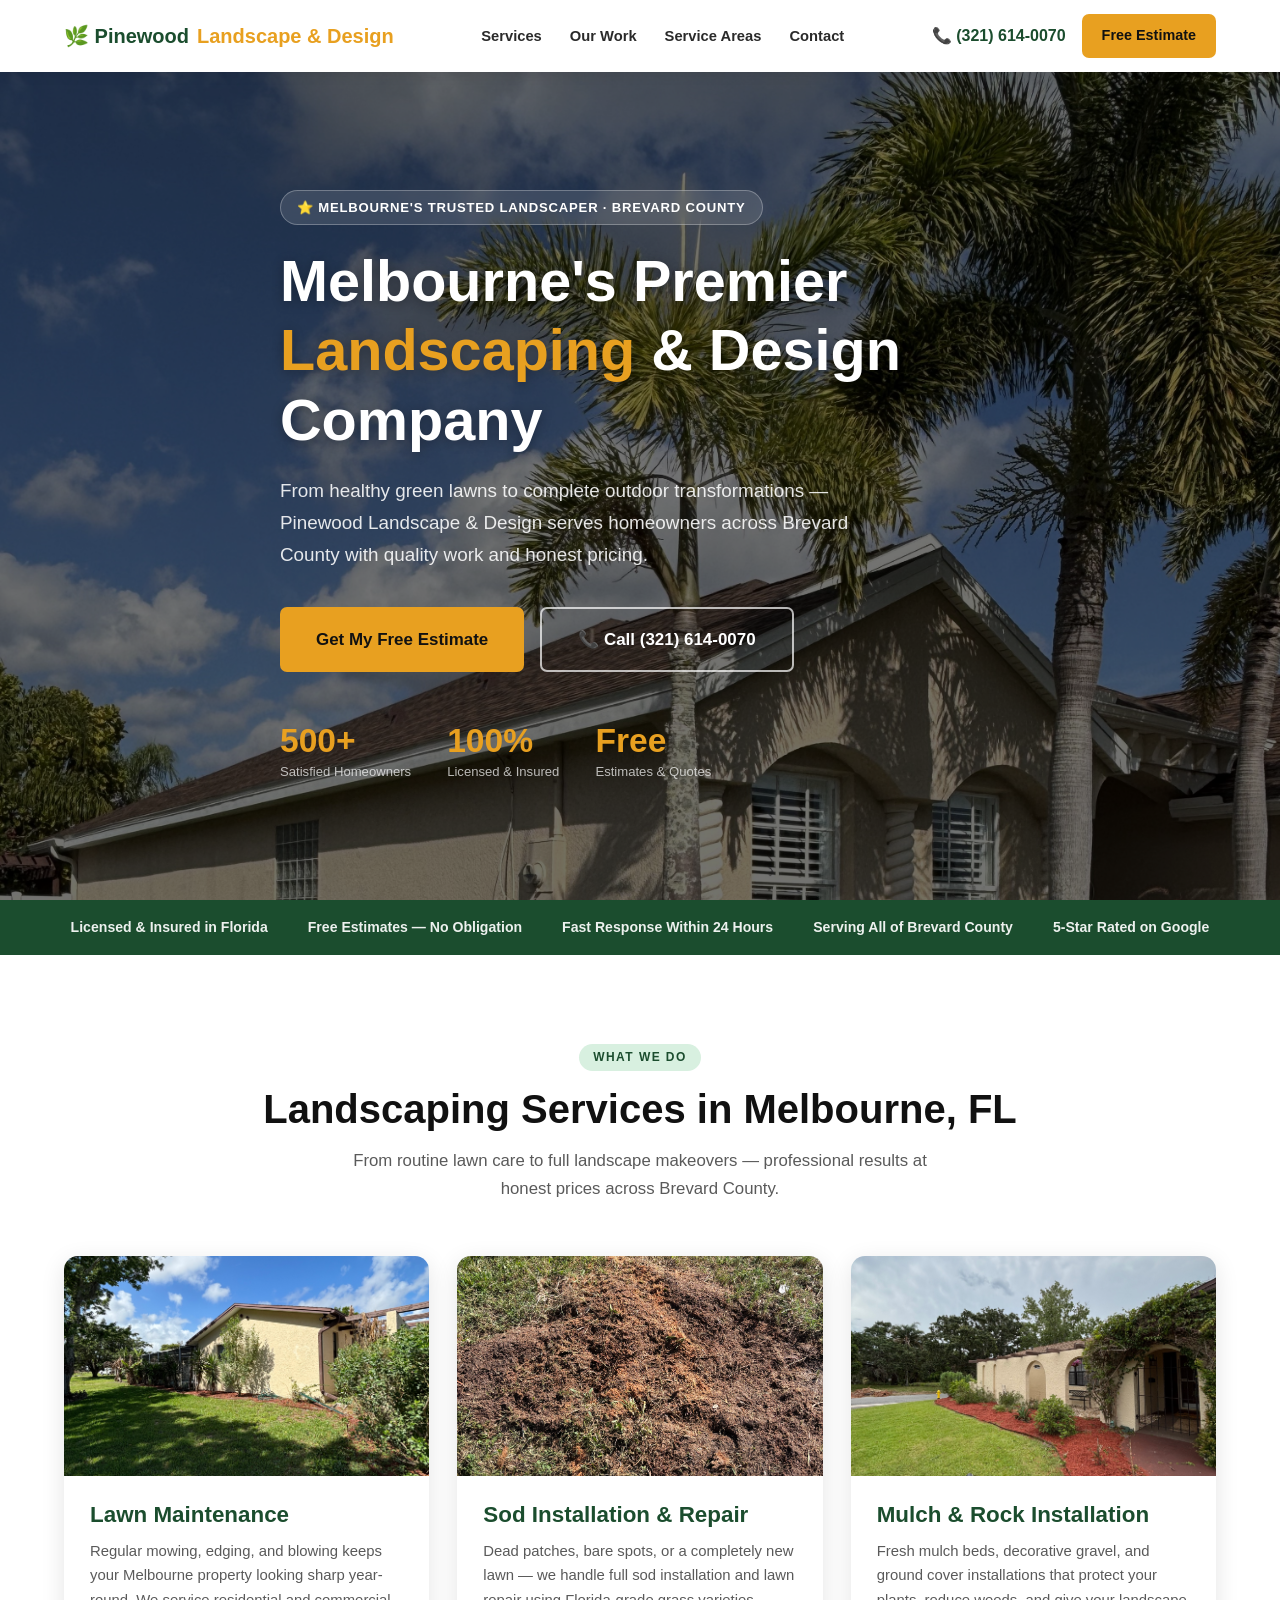
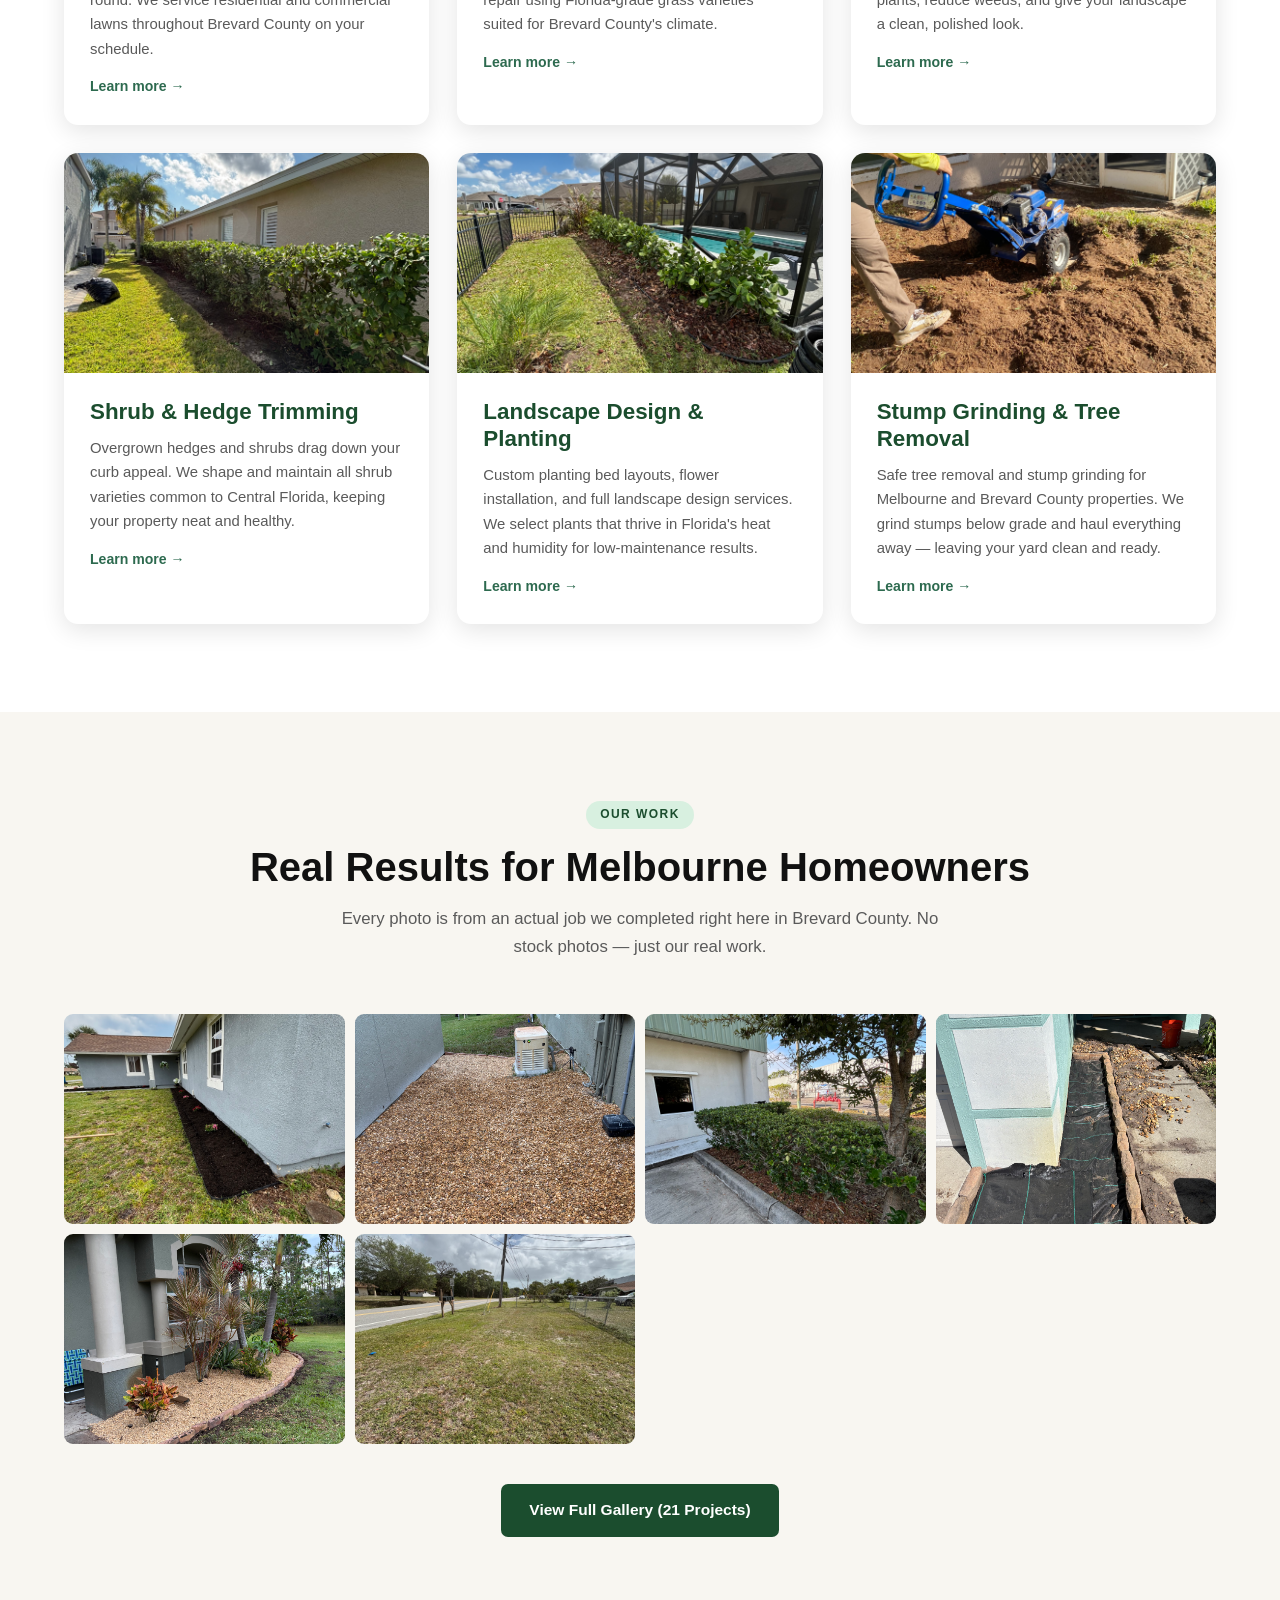
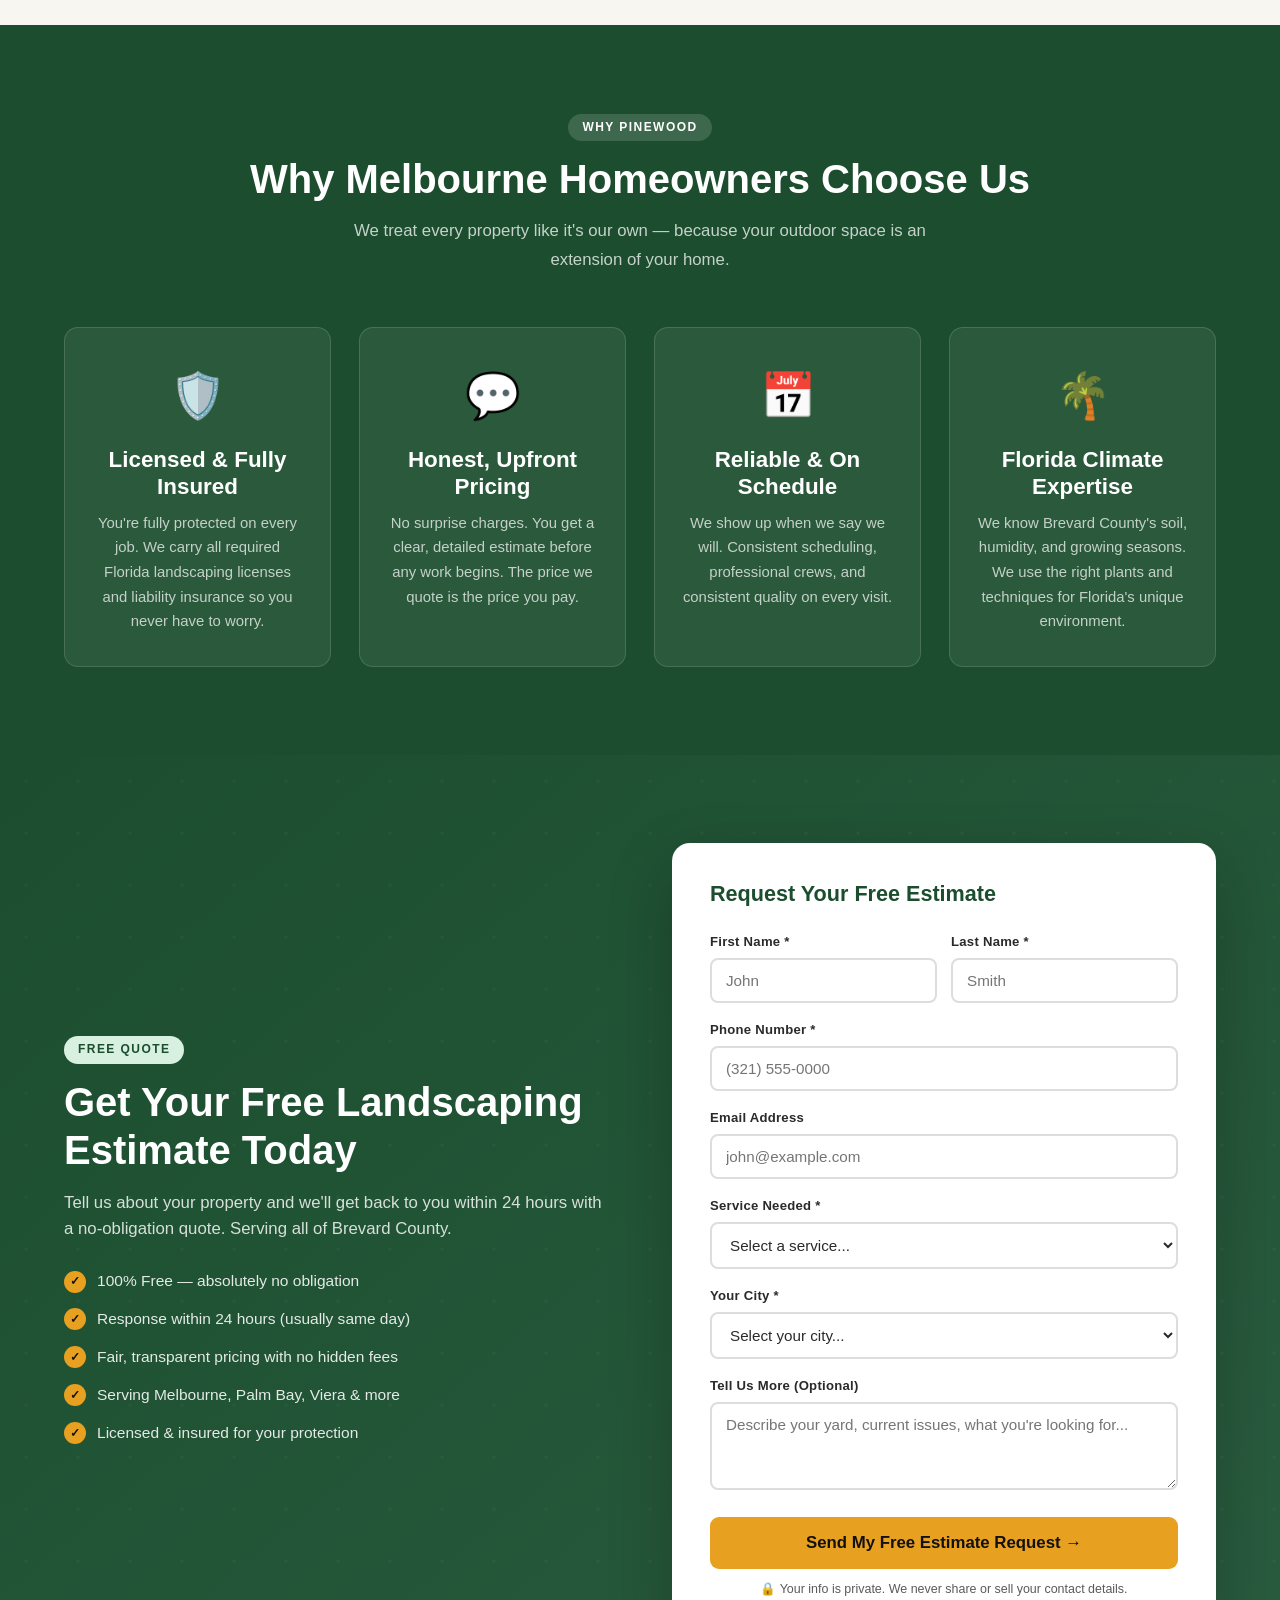
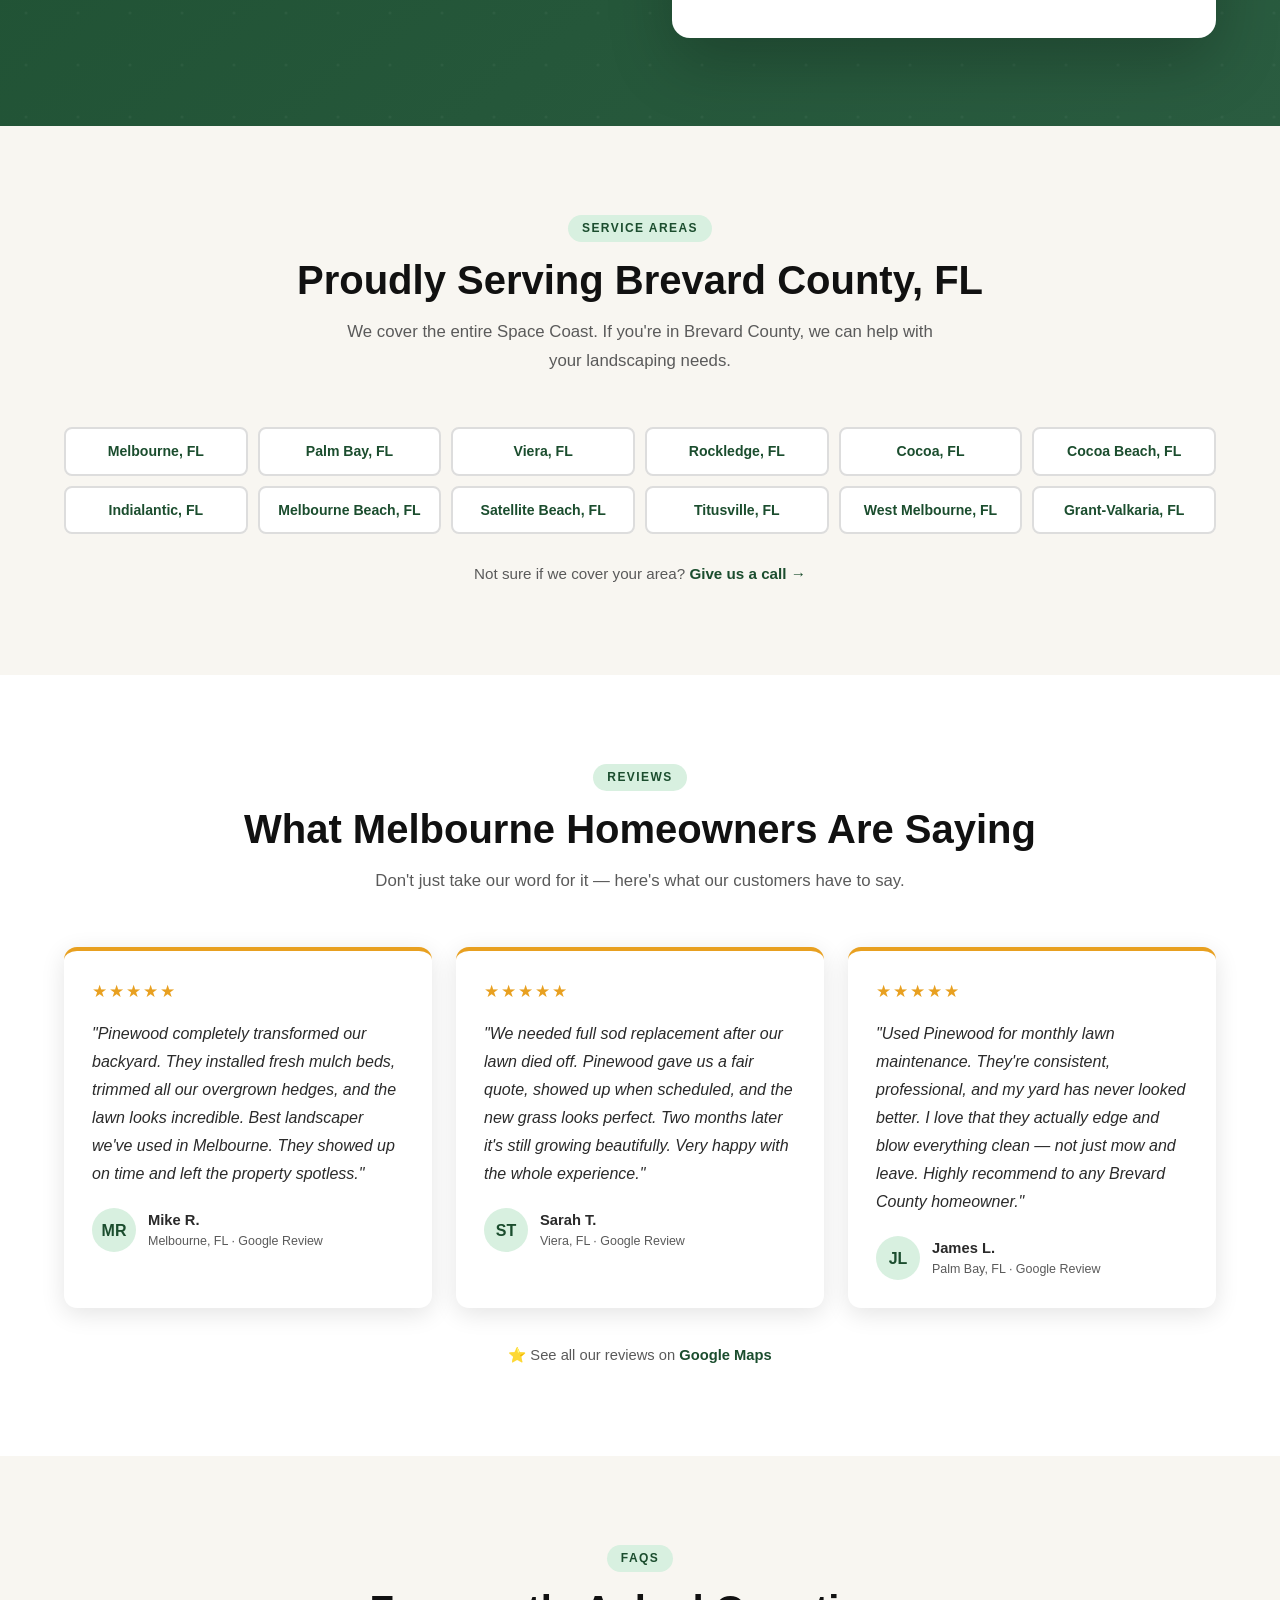
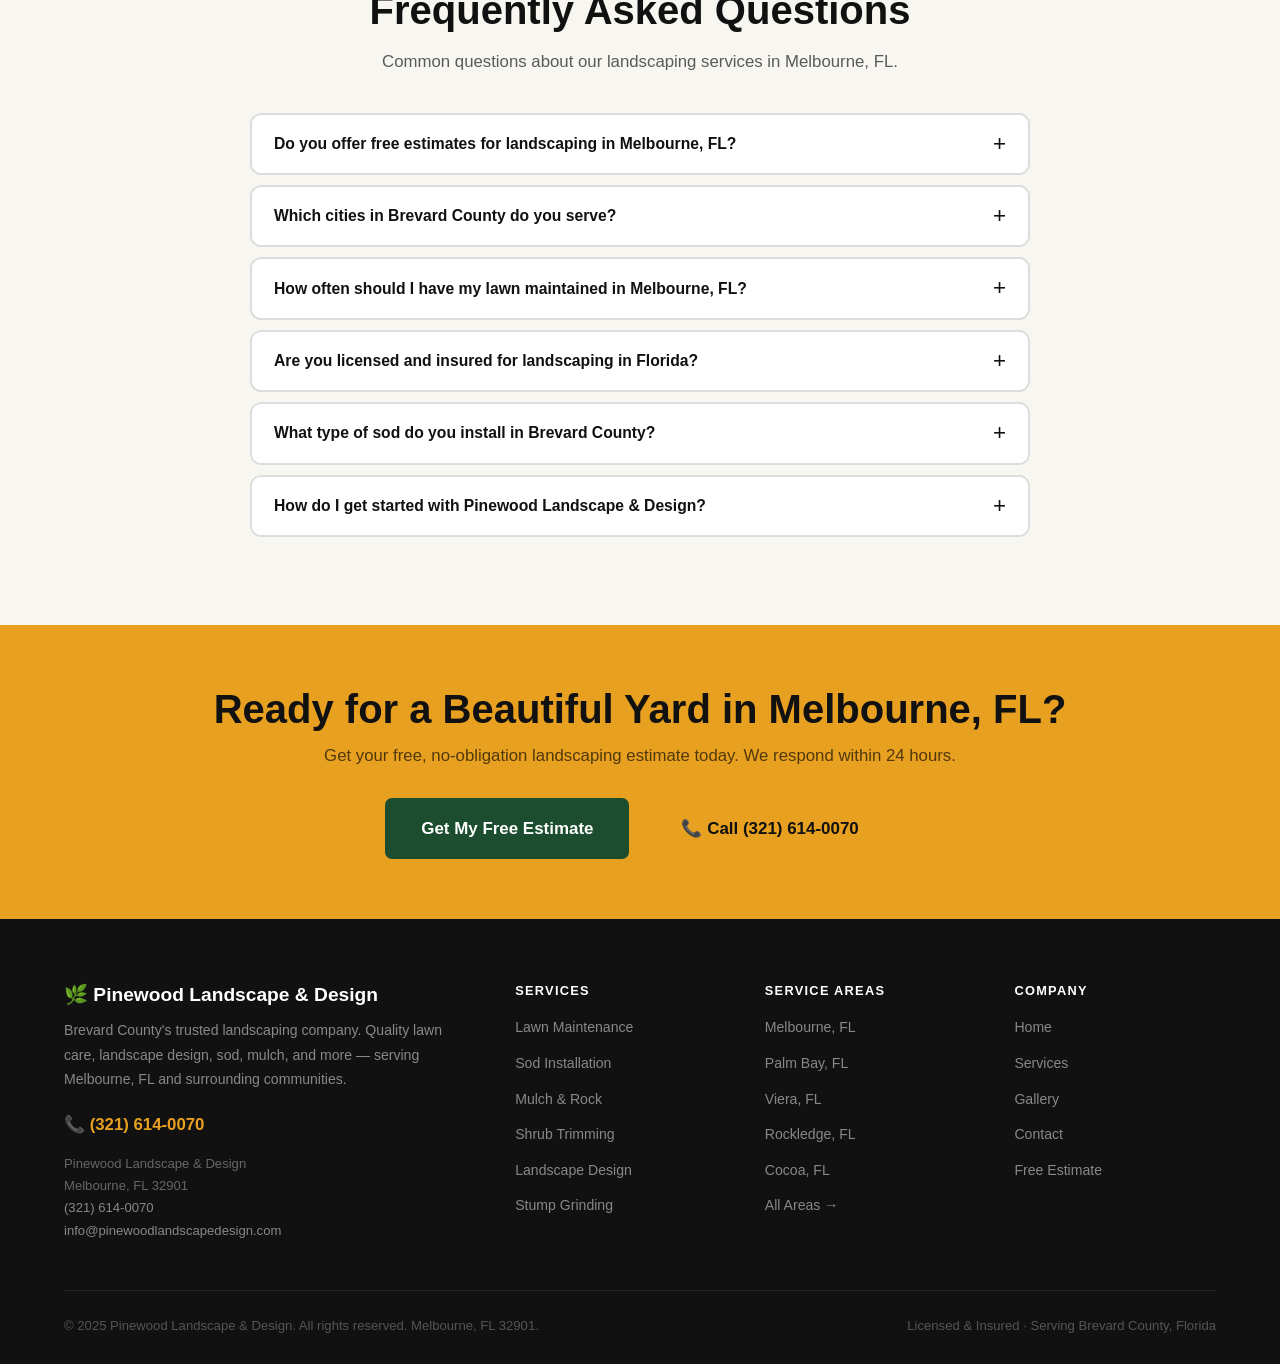
==== commit 7908deb8: "Fix phone number, wire up contact forms, and clean up placeholders - Replace (503) 744-2723 with cor" ====
--- a/index.html
+++ b/index.html
@@ -4,7 +4,7 @@
   <meta charset="UTF-8">
   <meta name="viewport" content="width=device-width, initial-scale=1.0">
   <title>Pinewood Landscape & Design | Melbourne FL Landscaping | Brevard County</title>
-  <meta name="description" content="Top-rated landscaping in Melbourne, FL. Pinewood Landscape & Design offers lawn maintenance, sod installation, mulch, shrub trimming & landscape design across Brevard County. Free estimates — call (503) 744-2723.">
+  <meta name="description" content="Top-rated landscaping in Melbourne, FL. Pinewood Landscape & Design offers lawn maintenance, sod installation, mulch, shrub trimming & landscape design across Brevard County. Free estimates — call (321) 614-0070.">
   <meta name="keywords" content="landscaping Melbourne FL, lawn care Melbourne Florida, sod installation Brevard County, mulch installation Melbourne, shrub trimming Melbourne FL, landscape design Melbourne Florida, landscaper Palm Bay FL">
   <link rel="canonical" href="https://pinewoodlandscapedesign.com/">
 
@@ -33,7 +33,7 @@
     "name": "Pinewood Landscape & Design",
     "description": "Professional landscaping services in Melbourne, FL serving Brevard County. Specializing in lawn maintenance, sod installation, mulch installation, shrub trimming, landscape design, and stump grinding.",
     "url": "https://pinewoodlandscapedesign.com",
-    "telephone": "+15037442723",
+    "telephone": "+13216140070",
     "email": "info@pinewoodlandscapedesign.com",
     "priceRange": "$$",
     "image": [
@@ -108,8 +108,8 @@
       <li><a href="contact.html">Contact</a></li>
     </ul>
     <div class="nav-actions">
-      <a href="tel:+15037442723" class="nav-phone-link nav-phone-desktop" aria-label="Call us">
-        📞 (503) 744-2723
+      <a href="tel:+13216140070" class="nav-phone-link nav-phone-desktop" aria-label="Call us">
+        📞 (321) 614-0070
       </a>
       <a href="#estimate" class="btn btn-gold" style="padding:10px 20px;font-size:.9rem;">Free Estimate</a>
       <button class="hamburger" id="hamburger" aria-label="Toggle menu" aria-expanded="false">
@@ -129,7 +129,7 @@
       <p class="hero-sub">From healthy green lawns to complete outdoor transformations — Pinewood Landscape &amp; Design serves homeowners across Brevard County with quality work and honest pricing.</p>
       <div class="hero-btns">
         <a href="#estimate" class="btn btn-gold btn-lg">Get My Free Estimate</a>
-        <a href="tel:+15037442723" class="btn btn-outline-white btn-lg">📞 Call (503) 744-2723</a>
+        <a href="tel:+13216140070" class="btn btn-outline-white btn-lg">📞 Call (321) 614-0070</a>
       </div>
       <div class="hero-stats">
         <div class="hero-stat"><strong>500+</strong><span>Satisfied Homeowners</span></div>
@@ -304,8 +304,7 @@
       </div>
       <div class="form-card">
         <h3>Request Your Free Estimate</h3>
-        <!-- TODO: Set action="https://formspree.io/f/YOUR_ID" or connect to your backend -->
-        <form id="lead-form" novalidate>
+        <form id="lead-form" action="mailto:info@pinewoodlandscapedesign.com?subject=New Quote Request – Pinewood Landscape" method="POST" enctype="text/plain" novalidate>
           <div class="form-row">
             <div class="form-group">
               <label for="fname">First Name *</label>
@@ -389,7 +388,7 @@
       <div class="area-chip" role="listitem">West Melbourne, FL</div>
       <div class="area-chip" role="listitem">Grant-Valkaria, FL</div>
     </div>
-    <p style="margin-top:28px;color:var(--muted);font-size:.95rem;">Not sure if we cover your area? <a href="tel:+15037442723" style="color:var(--green-dark);font-weight:700;">Give us a call →</a></p>
+    <p style="margin-top:28px;color:var(--muted);font-size:.95rem;">Not sure if we cover your area? <a href="tel:+13216140070" style="color:var(--green-dark);font-weight:700;">Give us a call →</a></p>
   </div>
 </section>
 
@@ -437,8 +436,7 @@
       </div>
     </div>
     <p style="text-align:center;margin-top:36px;color:var(--muted);font-size:.92rem;">
-      ⭐ See all our reviews on <a href="https://g.page/r/YOUR_GOOGLE_REVIEW_LINK" target="_blank" rel="noopener" style="color:var(--green-dark);font-weight:700;">Google Maps</a>
-      <!-- TODO: Replace with your actual Google review link -->
+      ⭐ See all our reviews on <a href="https://www.google.com/maps/search/Pinewood+Landscape+%26+Design+Melbourne+FL" target="_blank" rel="noopener" style="color:var(--green-dark);font-weight:700;">Google Maps</a>
     </p>
   </div>
 </section>
@@ -459,7 +457,7 @@
           <span class="faq-icon" aria-hidden="true">+</span>
         </button>
         <div class="faq-a" role="region">
-          Yes — all estimates are 100% free with no obligation. We'll visit your property, assess what's needed, and provide a clear written quote. You can also call us at (503) 744-2723 or use the form above to get started.
+          Yes — all estimates are 100% free with no obligation. We'll visit your property, assess what's needed, and provide a clear written quote. You can also call us at (321) 614-0070 or use the form above to get started.
         </div>
       </div>
 
@@ -509,7 +507,7 @@
           <span class="faq-icon" aria-hidden="true">+</span>
         </button>
         <div class="faq-a" role="region">
-          It's easy — fill out the free estimate form on this page, call us at (503) 744-2723, or email us. We'll respond within 24 hours (often the same day) to schedule a visit and provide your free, no-obligation quote.
+          It's easy — fill out the free estimate form on this page, call us at (321) 614-0070, or email us. We'll respond within 24 hours (often the same day) to schedule a visit and provide your free, no-obligation quote.
         </div>
       </div>
 
@@ -524,7 +522,7 @@
     <p>Get your free, no-obligation landscaping estimate today. We respond within 24 hours.</p>
     <div class="cta-banner-btns">
       <a href="#estimate" class="btn btn-green btn-lg">Get My Free Estimate</a>
-      <a href="tel:+15037442723" class="btn btn-gold btn-lg">📞 Call (503) 744-2723</a>
+      <a href="tel:+13216140070" class="btn btn-gold btn-lg">📞 Call (321) 614-0070</a>
     </div>
   </div>
 </section>
@@ -536,13 +534,13 @@
       <div class="footer-brand">
         <h3>🌿 Pinewood Landscape &amp; Design</h3>
         <p>Brevard County's trusted landscaping company. Quality lawn care, landscape design, sod, mulch, and more — serving Melbourne, FL and surrounding communities.</p>
-        <a href="tel:+15037442723" class="footer-phone">📞 (503) 744-2723</a>
+        <a href="tel:+13216140070" class="footer-phone">📞 (321) 614-0070</a>
         <!-- NAP for local SEO -->
         <address class="footer-nap" style="font-style:normal;">
           Pinewood Landscape &amp; Design<br>
           Melbourne, FL 32901<br>
-          <a href="tel:+15037442723" style="color:#888;">(503) 744-2723</a><br>
-          <!-- TODO: Add your email: info@pinewoodlandscapedesign.com -->
+          <a href="tel:+13216140070" style="color:#888;">(321) 614-0070</a><br>
+          <a href="mailto:info@pinewoodlandscapedesign.com" style="color:#888;">info@pinewoodlandscapedesign.com</a>
         </address>
       </div>
       <div class="footer-col">
@@ -588,7 +586,7 @@
 <!-- ── STICKY MOBILE CTA ── -->
 <div class="sticky-bar" aria-label="Mobile call to action">
   <p>Ready to transform your yard?</p>
-  <a href="tel:+15037442723">📞 Call Now — Free Quote</a>
+  <a href="tel:+13216140070">📞 Call Now — Free Quote</a>
 </div>
 
 <script src="js/main.js"></script>
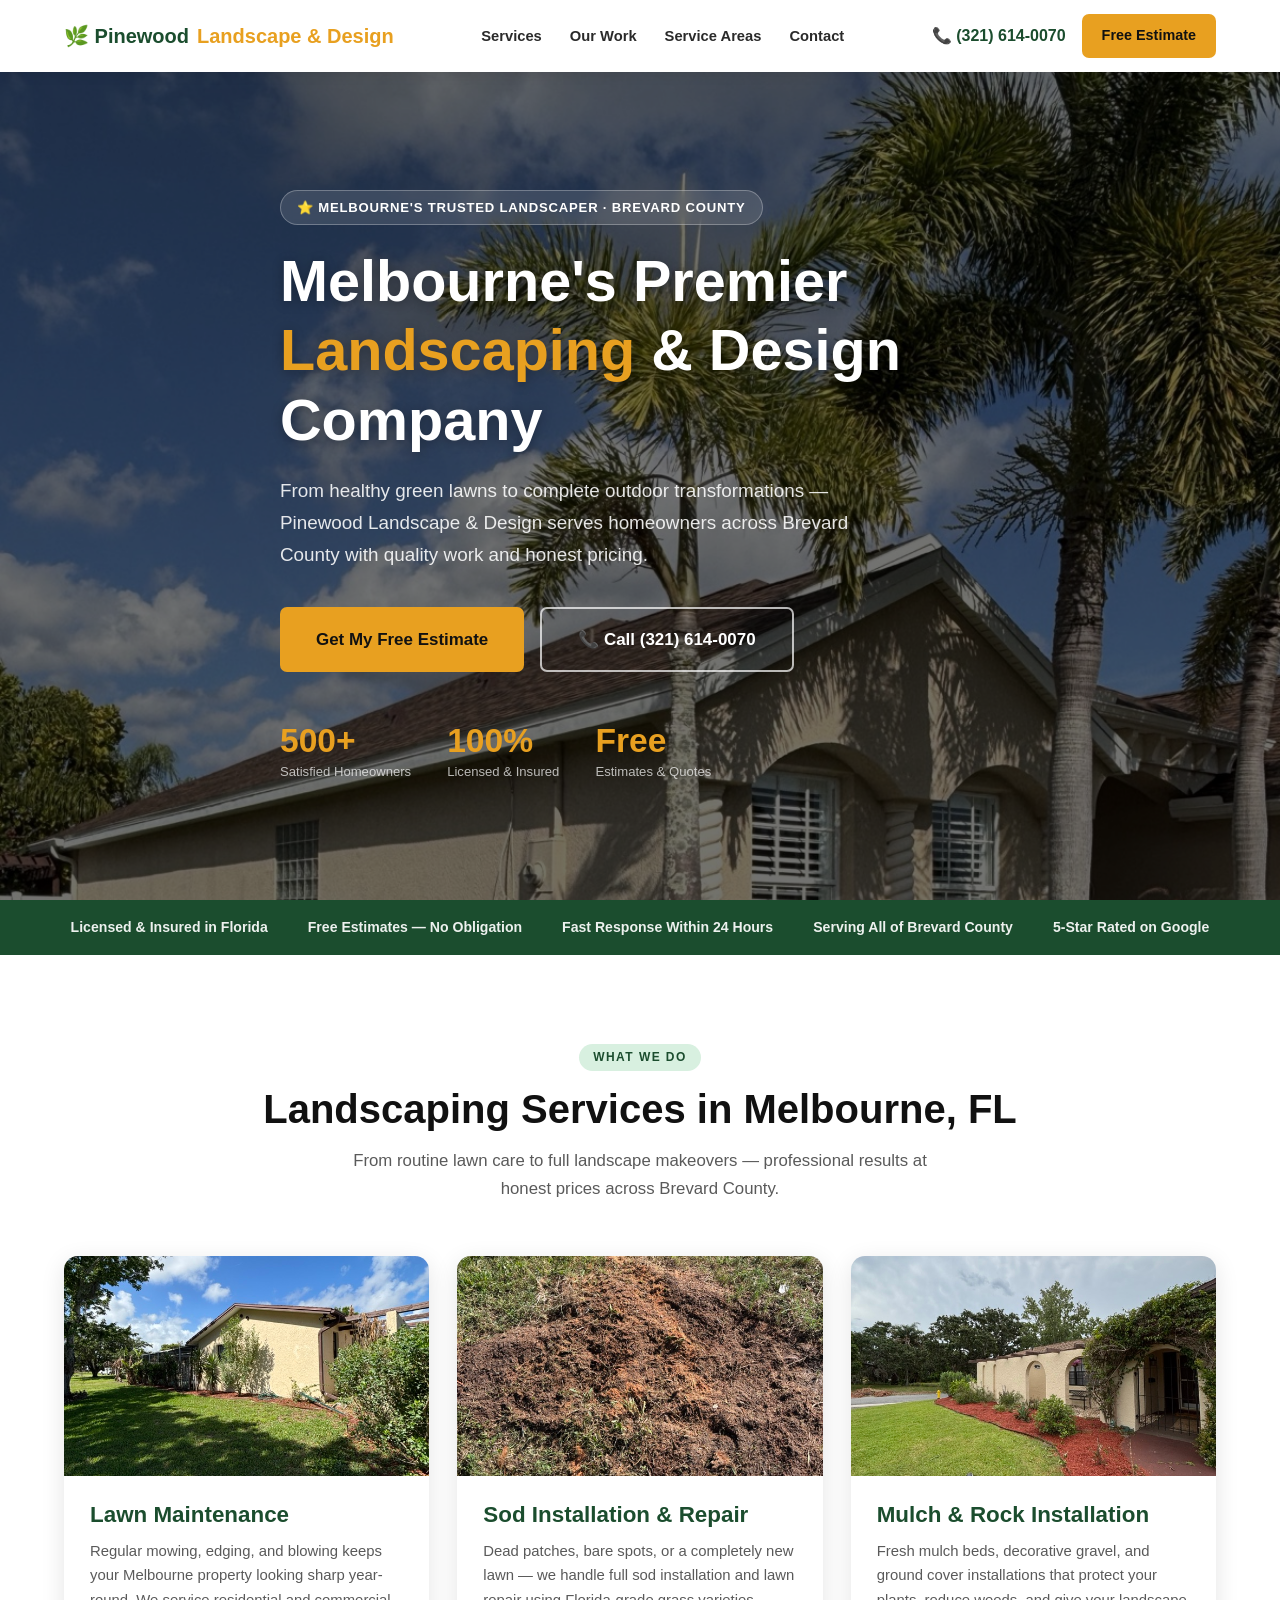
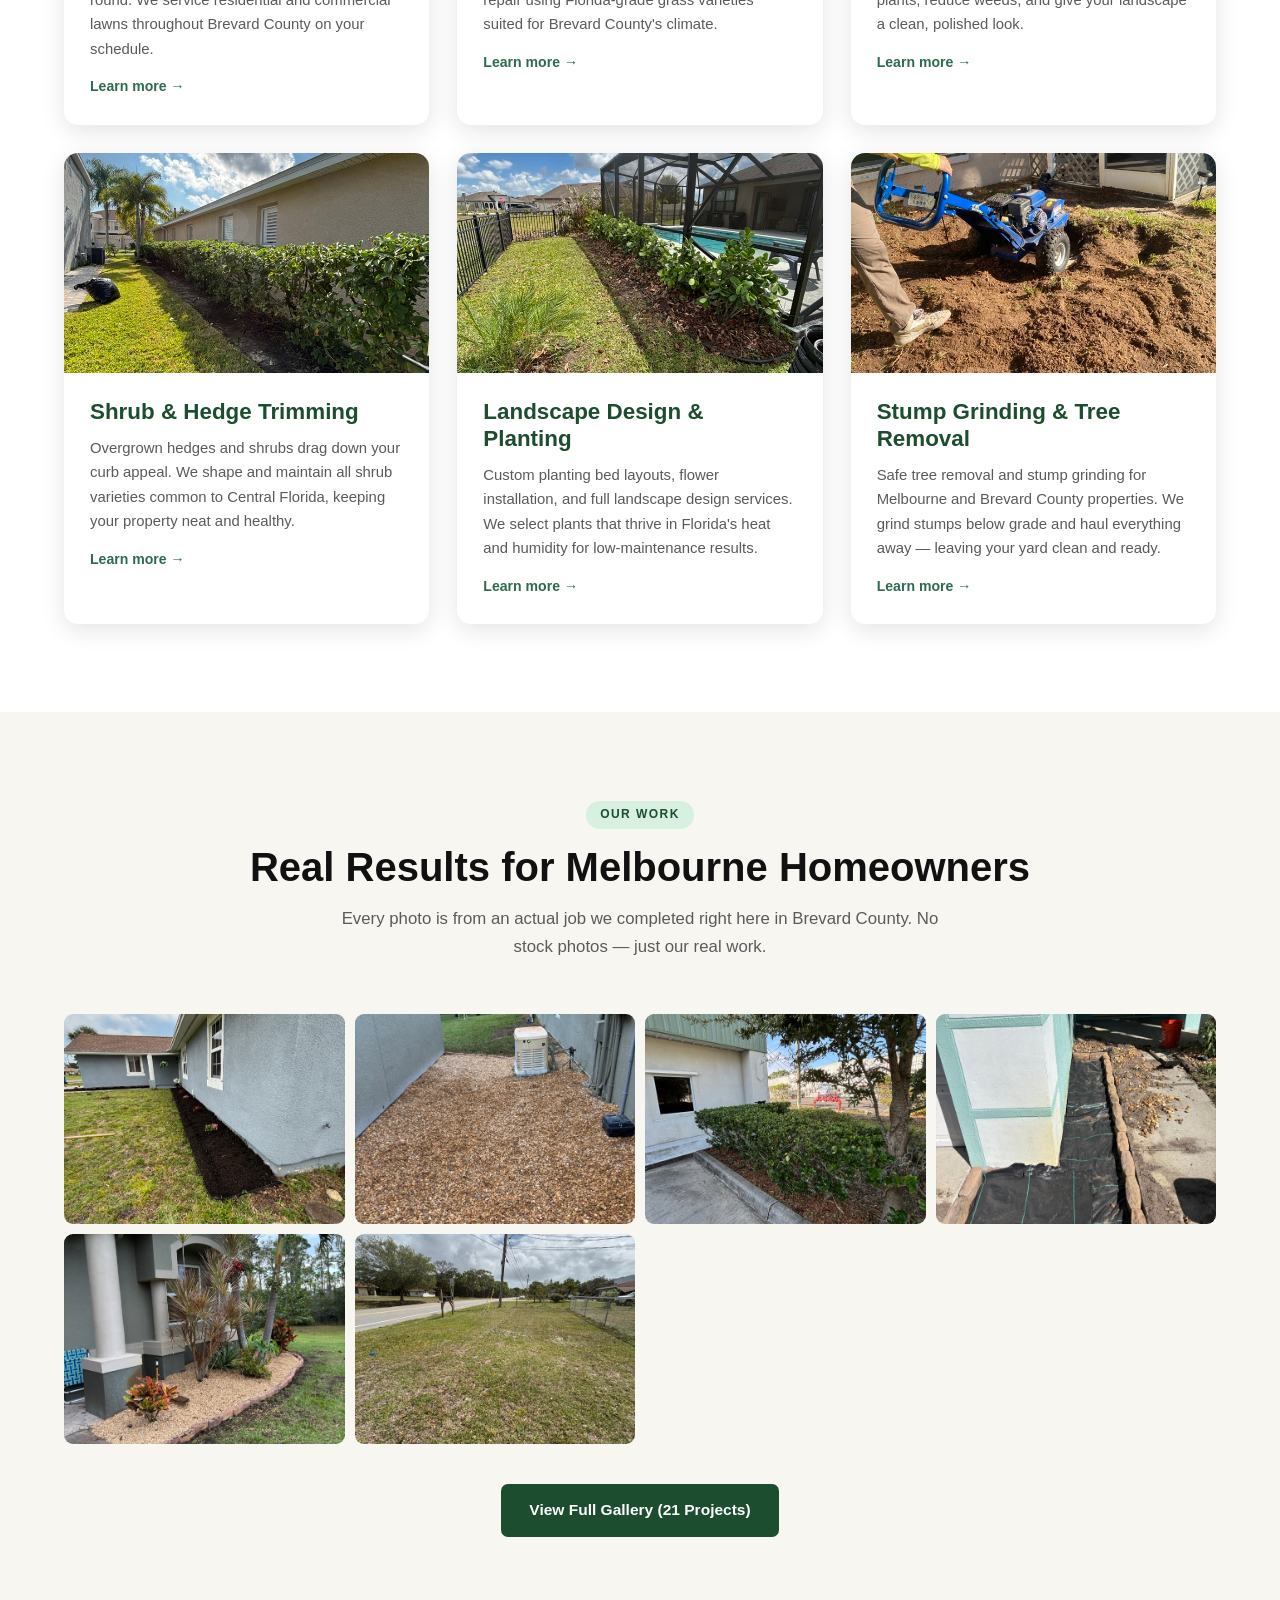
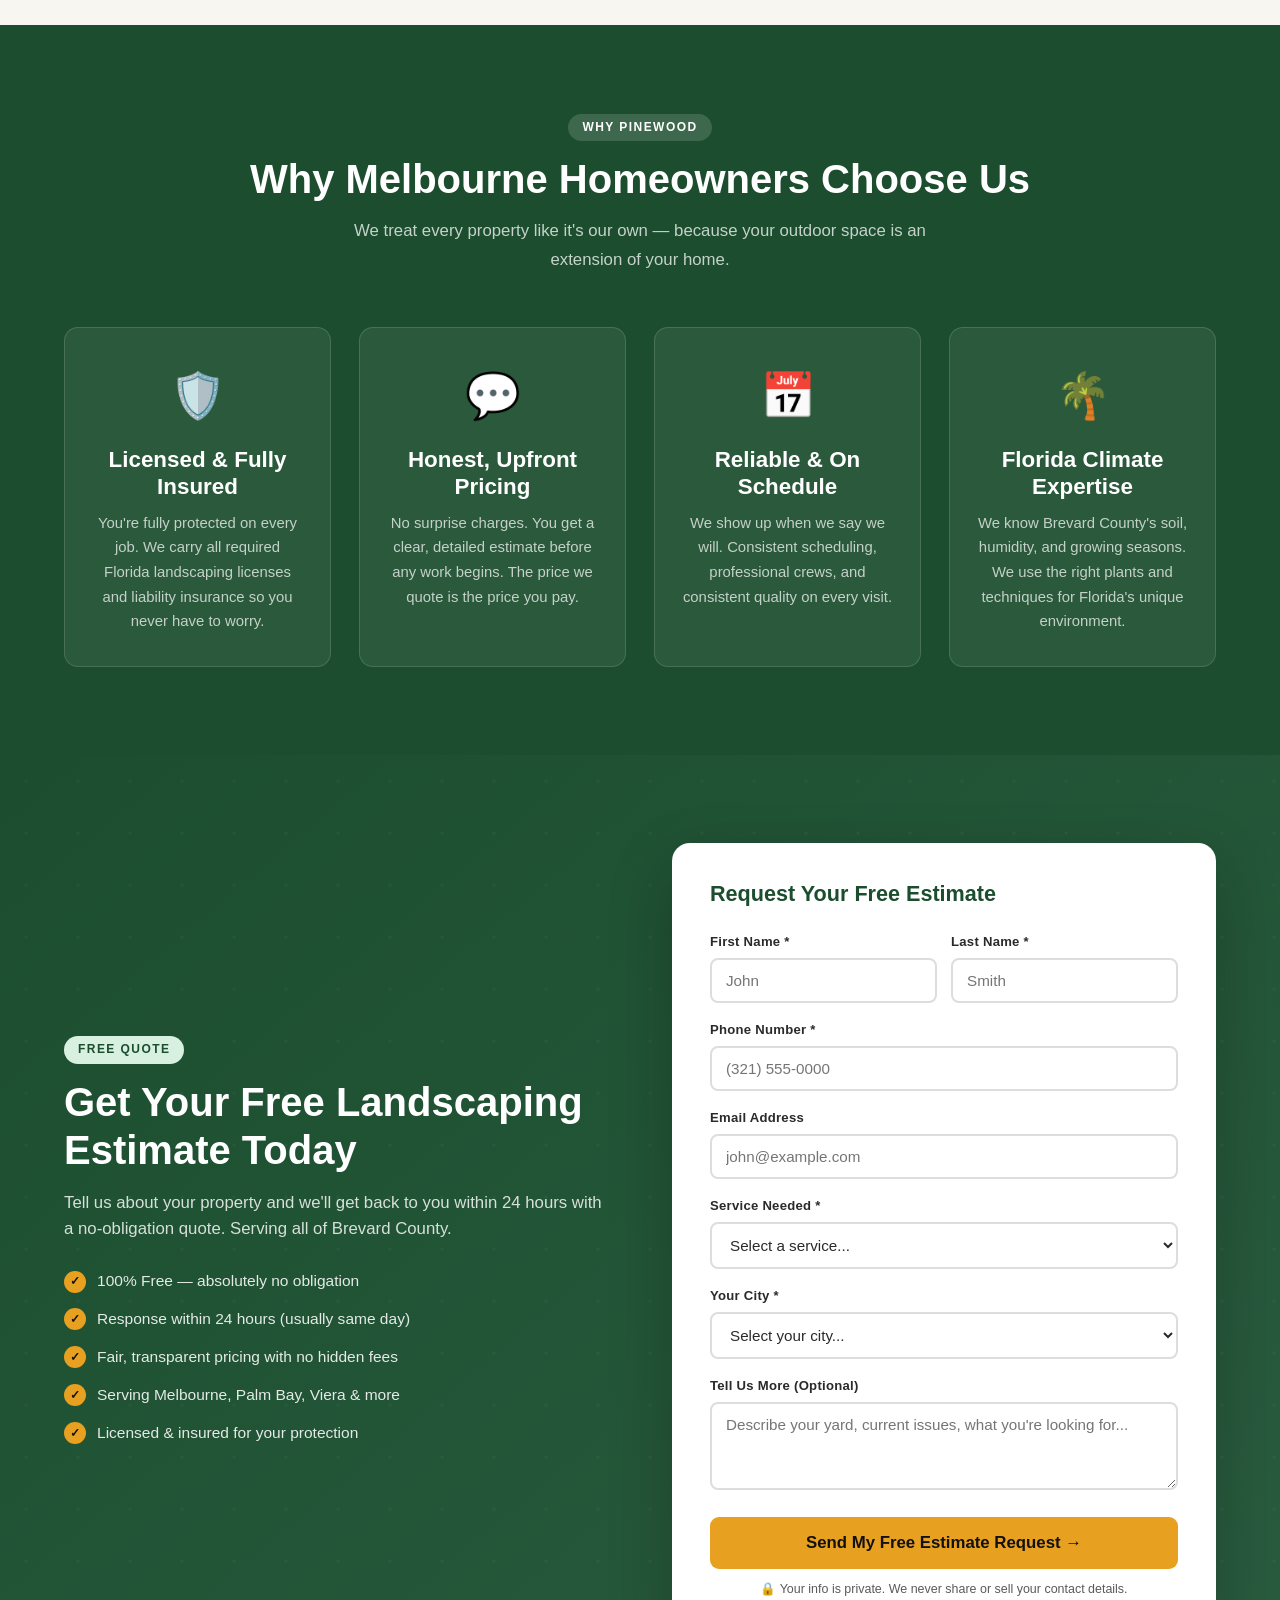
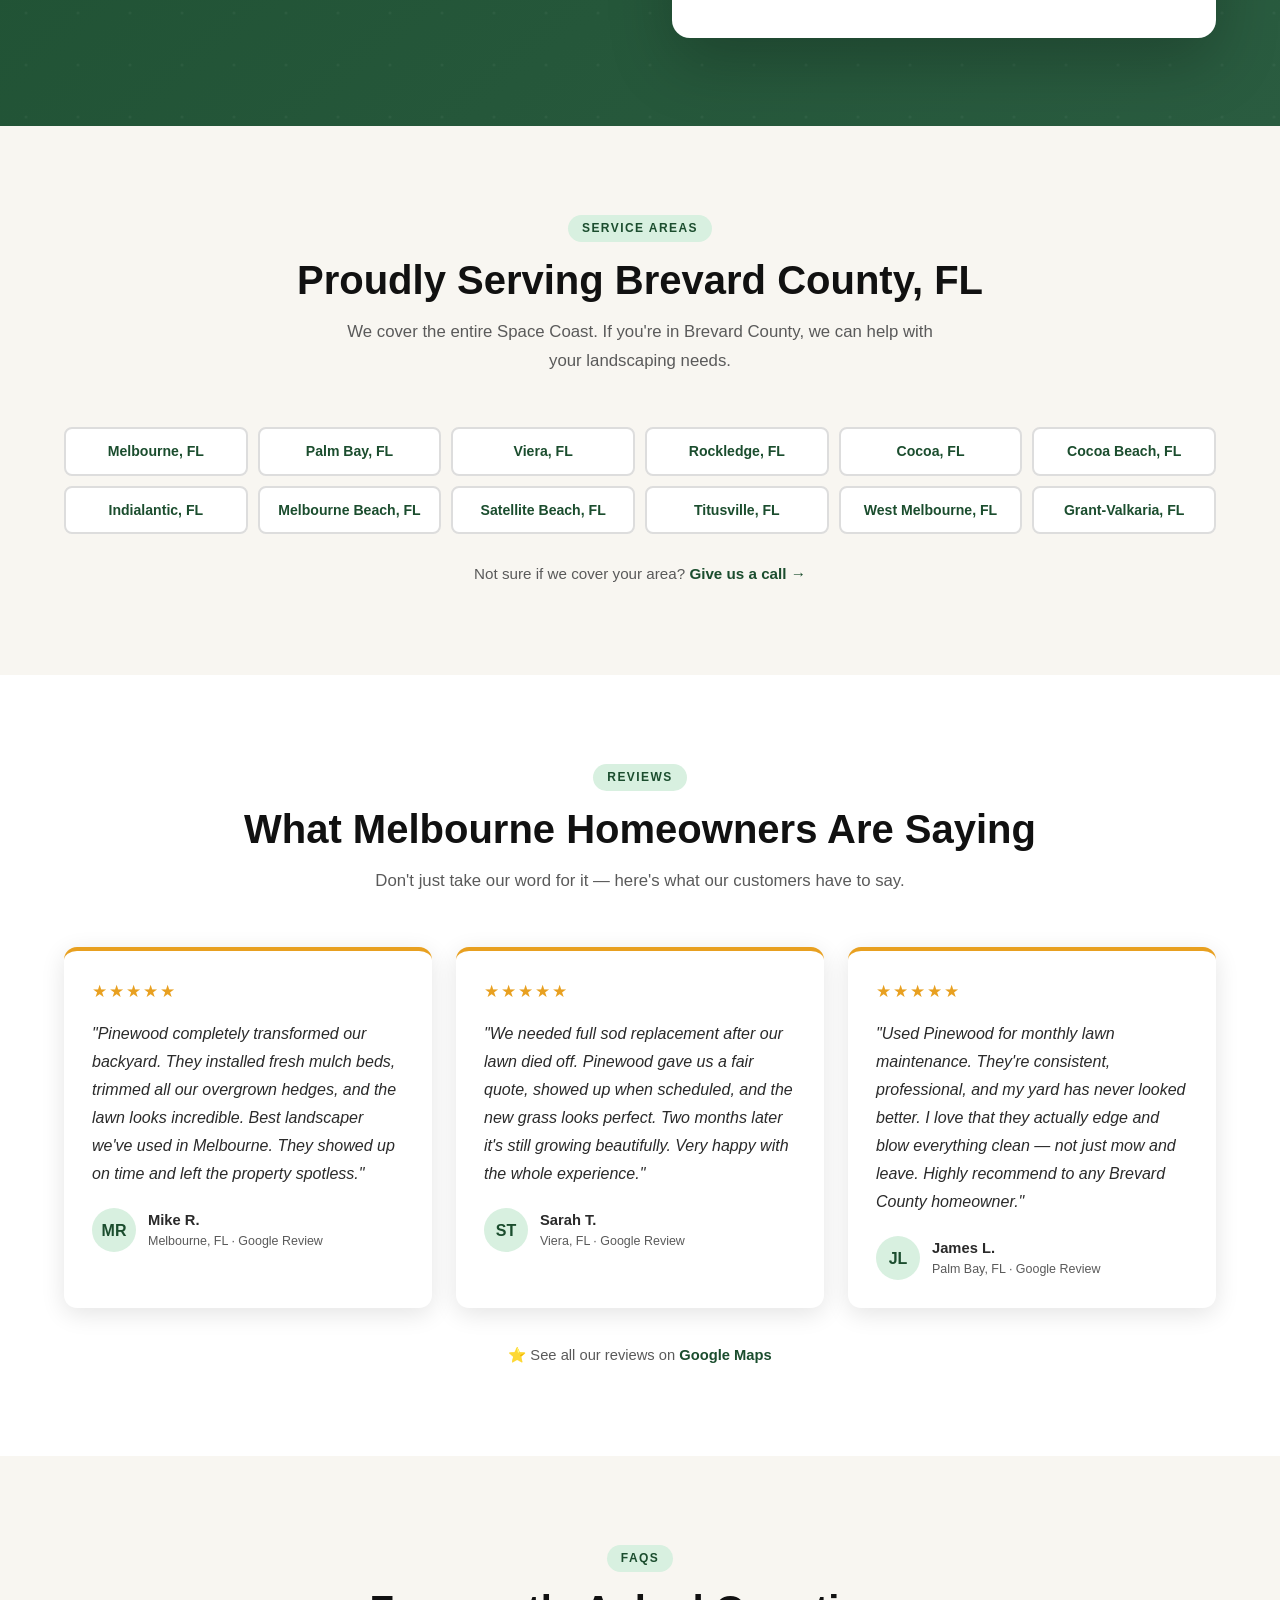
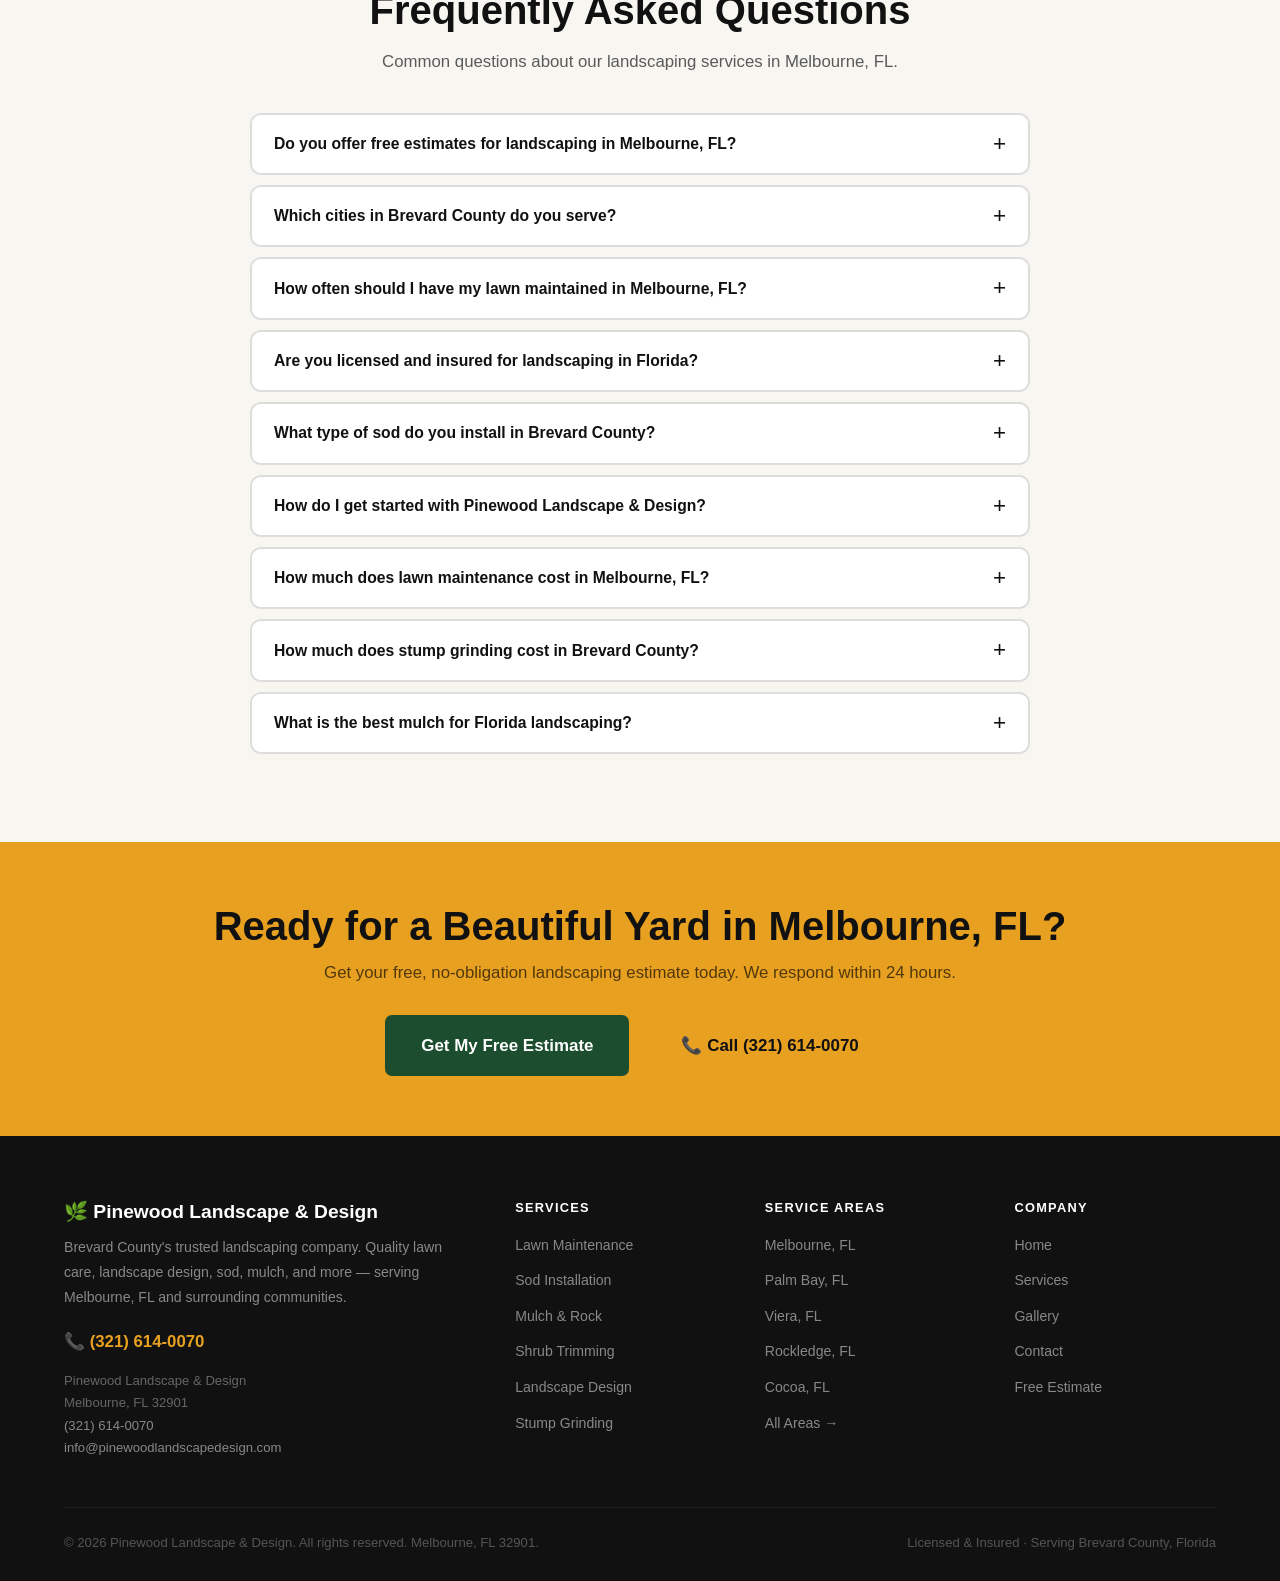
==== commit 94f1d557: "SEO audit fixes: schema upgrade, meta tags, FAQ expansion, dead link cleanup - Upgrade schema @type " ====
--- a/index.html
+++ b/index.html
@@ -4,7 +4,7 @@
   <meta charset="UTF-8">
   <meta name="viewport" content="width=device-width, initial-scale=1.0">
   <title>Pinewood Landscape & Design | Melbourne FL Landscaping | Brevard County</title>
-  <meta name="description" content="Top-rated landscaping in Melbourne, FL. Pinewood Landscape & Design offers lawn maintenance, sod installation, mulch, shrub trimming & landscape design across Brevard County. Free estimates — call (321) 614-0070.">
+  <meta name="description" content="Melbourne's trusted landscaper — lawn maintenance, sod installation, mulch, shrub trimming & design across Brevard County. Free estimate: (321) 614-0070.">
   <meta name="keywords" content="landscaping Melbourne FL, lawn care Melbourne Florida, sod installation Brevard County, mulch installation Melbourne, shrub trimming Melbourne FL, landscape design Melbourne Florida, landscaper Palm Bay FL">
   <link rel="canonical" href="https://pinewoodlandscapedesign.com/">
 
@@ -18,6 +18,7 @@
   <meta name="twitter:card" content="summary_large_image">
   <meta name="twitter:title" content="Pinewood Landscape & Design | Melbourne FL">
   <meta name="twitter:description" content="Professional landscaping services in Melbourne, FL. Free estimates — Brevard County's trusted landscaper.">
+  <meta name="twitter:image" content="https://pinewoodlandscapedesign.com/images/IMG_3316.jpg">
 
   <!-- Preload hero -->
   <link rel="preload" as="image" href="images/hero-bg.jpg">
@@ -28,7 +29,7 @@
   <script type="application/ld+json">
   {
     "@context": "https://schema.org",
-    "@type": "LocalBusiness",
+    "@type": ["LandscapingBusiness","LocalBusiness"],
     "@id": "https://pinewoodlandscapedesign.com/#business",
     "name": "Pinewood Landscape & Design",
     "description": "Professional landscaping services in Melbourne, FL serving Brevard County. Specializing in lawn maintenance, sod installation, mulch installation, shrub trimming, landscape design, and stump grinding.",
@@ -50,8 +51,8 @@
     },
     "geo": {
       "@type": "GeoCoordinates",
-      "latitude": 28.0836,
-      "longitude": -80.6081
+      "latitude": 28.08360,
+      "longitude": -80.60810
     },
     "areaServed": [
       {"@type": "City", "name": "Melbourne"},
@@ -63,6 +64,9 @@
       {"@type": "City", "name": "Melbourne Beach"},
       {"@type": "City", "name": "Satellite Beach"},
       {"@type": "City", "name": "Titusville"},
+      {"@type": "City", "name": "West Melbourne"},
+      {"@type": "City", "name": "Cocoa Beach"},
+      {"@type": "City", "name": "Grant-Valkaria"},
       {"@type": "AdministrativeArea", "name": "Brevard County"}
     ],
     "openingHoursSpecification": [
@@ -92,6 +96,74 @@
     "itemListElement": [{"@type": "ListItem","position": 1,"name": "Home","item": "https://pinewoodlandscapedesign.com/"}]
   }
   </script>
+
+  <!-- WebSite Schema -->
+  <script type="application/ld+json">
+  {
+    "@context": "https://schema.org",
+    "@type": "WebSite",
+    "@id": "https://pinewoodlandscapedesign.com/#website",
+    "url": "https://pinewoodlandscapedesign.com",
+    "name": "Pinewood Landscape & Design",
+    "description": "Professional landscaping services in Melbourne, FL serving all of Brevard County.",
+    "publisher": {"@type": "LocalBusiness", "@id": "https://pinewoodlandscapedesign.com/#business"}
+  }
+  </script>
+
+  <!-- FAQPage Schema -->
+  <script type="application/ld+json">
+  {
+    "@context": "https://schema.org",
+    "@type": "FAQPage",
+    "mainEntity": [
+      {
+        "@type": "Question",
+        "name": "Do you offer free estimates for landscaping in Melbourne, FL?",
+        "acceptedAnswer": {"@type": "Answer", "text": "Yes — all estimates are 100% free with no obligation. We'll visit your property, assess what's needed, and provide a clear written quote. You can also call us at (321) 614-0070 or use the form above to get started."}
+      },
+      {
+        "@type": "Question",
+        "name": "Which cities in Brevard County do you serve?",
+        "acceptedAnswer": {"@type": "Answer", "text": "We serve all of Brevard County, including Melbourne, Palm Bay, Viera, Rockledge, Cocoa, Cocoa Beach, Indialantic, Melbourne Beach, Satellite Beach, West Melbourne, Titusville, and surrounding areas."}
+      },
+      {
+        "@type": "Question",
+        "name": "How often should I have my lawn maintained in Melbourne, FL?",
+        "acceptedAnswer": {"@type": "Answer", "text": "In Brevard County's warm, humid climate, we recommend weekly or bi-weekly mowing during spring and summer (March–October) and bi-weekly to monthly during cooler months. Regular maintenance keeps your grass healthy and prevents overgrowth that can damage your lawn."}
+      },
+      {
+        "@type": "Question",
+        "name": "Are you licensed and insured for landscaping in Florida?",
+        "acceptedAnswer": {"@type": "Answer", "text": "Yes. Pinewood Landscape & Design is fully licensed and carries general liability insurance as required by the state of Florida. You are fully protected on every job we do on your property."}
+      },
+      {
+        "@type": "Question",
+        "name": "What type of sod do you install in Brevard County?",
+        "acceptedAnswer": {"@type": "Answer", "text": "We install St. Augustine (including Floratam), Zoysia, Bermuda, and Bahia grass — the varieties best suited to Central Florida's climate and soil conditions. We'll recommend the best option for your yard's sun exposure, drainage, and usage."}
+      },
+      {
+        "@type": "Question",
+        "name": "How do I get started with Pinewood Landscape & Design?",
+        "acceptedAnswer": {"@type": "Answer", "text": "It's easy — fill out the free estimate form on this page, call us at (321) 614-0070, or email us. We'll respond within 24 hours (often the same day) to schedule a visit and provide your free, no-obligation quote."}
+      },
+      {
+        "@type": "Question",
+        "name": "How much does lawn maintenance cost in Melbourne, FL?",
+        "acceptedAnswer": {"@type": "Answer", "text": "Lawn maintenance pricing depends on property size, grass condition, and service frequency. Most residential properties in Melbourne, FL range from $40–$90 per visit for mowing, edging, and blowing. We provide free, no-obligation estimates — call (321) 614-0070 or fill out our form to get an exact quote for your yard."}
+      },
+      {
+        "@type": "Question",
+        "name": "How much does stump grinding cost in Brevard County?",
+        "acceptedAnswer": {"@type": "Answer", "text": "Stump grinding pricing varies based on stump diameter, hardness, and root complexity. Most residential stumps in Brevard County cost $75–$250 to grind. We provide free on-site estimates — contact us at (321) 614-0070 and we'll assess your stump and give you a firm quote before any work begins."}
+      },
+      {
+        "@type": "Question",
+        "name": "What is the best mulch for Florida landscaping?",
+        "acceptedAnswer": {"@type": "Answer", "text": "In Brevard County's climate, we typically recommend dyed brown or red mulch for curb appeal and moisture retention. Pine bark and cypress mulch are also popular as they resist Florida's heavy rains well. We offer multiple color options and help you choose what works best for your existing landscape and sun exposure."}
+      }
+    ]
+  }
+  </script>
 </head>
 <body>
 
@@ -511,6 +583,36 @@
         </div>
       </div>
 
+      <div class="faq-item" role="listitem">
+        <button class="faq-q" aria-expanded="false">
+          How much does lawn maintenance cost in Melbourne, FL?
+          <span class="faq-icon" aria-hidden="true">+</span>
+        </button>
+        <div class="faq-a" role="region">
+          Lawn maintenance pricing depends on property size, grass condition, and service frequency. Most residential properties in Melbourne, FL range from $40–$90 per visit for mowing, edging, and blowing. We provide free, no-obligation estimates — call (321) 614-0070 or fill out our form to get an exact quote for your yard.
+        </div>
+      </div>
+
+      <div class="faq-item" role="listitem">
+        <button class="faq-q" aria-expanded="false">
+          How much does stump grinding cost in Brevard County?
+          <span class="faq-icon" aria-hidden="true">+</span>
+        </button>
+        <div class="faq-a" role="region">
+          Stump grinding pricing varies based on stump diameter, hardness, and root complexity. Most residential stumps in Brevard County cost $75–$250 to grind. We provide free on-site estimates — contact us at (321) 614-0070 and we'll assess your stump and give you a firm quote before any work begins.
+        </div>
+      </div>
+
+      <div class="faq-item" role="listitem">
+        <button class="faq-q" aria-expanded="false">
+          What is the best mulch for Florida landscaping?
+          <span class="faq-icon" aria-hidden="true">+</span>
+        </button>
+        <div class="faq-a" role="region">
+          In Brevard County's climate, we typically recommend dyed brown or red mulch for curb appeal and moisture retention. Pine bark and cypress mulch are also popular as they resist Florida's heavy rains well. We offer multiple color options and help you choose what works best for your existing landscape and sun exposure.
+        </div>
+      </div>
+
     </div>
   </div>
 </section>
@@ -557,11 +659,11 @@
       <div class="footer-col">
         <h4>Service Areas</h4>
         <ul class="footer-links">
-          <li><a href="areas/melbourne-fl.html">Melbourne, FL</a></li>
-          <li><a href="areas/palm-bay-fl.html">Palm Bay, FL</a></li>
-          <li><a href="areas/viera-fl.html">Viera, FL</a></li>
-          <li><a href="areas/rockledge-fl.html">Rockledge, FL</a></li>
-          <li><a href="areas/cocoa-fl.html">Cocoa, FL</a></li>
+          <li><a href="#areas">Melbourne, FL</a></li>
+          <li><a href="#areas">Palm Bay, FL</a></li>
+          <li><a href="#areas">Viera, FL</a></li>
+          <li><a href="#areas">Rockledge, FL</a></li>
+          <li><a href="#areas">Cocoa, FL</a></li>
           <li><a href="#areas">All Areas →</a></li>
         </ul>
       </div>
@@ -577,7 +679,7 @@
       </div>
     </div>
     <div class="footer-bottom">
-      <span>© 2025 Pinewood Landscape &amp; Design. All rights reserved. Melbourne, FL 32901.</span>
+      <span>© 2026 Pinewood Landscape &amp; Design. All rights reserved. Melbourne, FL 32901.</span>
       <span>Licensed &amp; Insured · Serving Brevard County, Florida</span>
     </div>
   </div>
--- a/css/styles.css
+++ b/css/styles.css
@@ -83,7 +83,7 @@
 .services-grid{display:grid;grid-template-columns:repeat(auto-fit,minmax(320px,1fr));gap:28px}
 .svc-card{background:var(--white);border-radius:14px;overflow:hidden;box-shadow:var(--shadow);transition:transform .3s,box-shadow .3s}
 .svc-card:hover{transform:translateY(-7px);box-shadow:var(--shadow-lg)}
-.svc-img{width:100%;height:220px;object-fit:cover}
+.svc-img{width:100%;height:220px;object-fit:cover;background-color:#d6d6d6}
 .svc-body{padding:26px}
 .svc-icon{font-size:1.9rem;margin-bottom:12px}
 .svc-body h3{color:var(--green-dark);margin-bottom:10px}
@@ -93,7 +93,7 @@
 
 /* ── GALLERY ── */
 .gallery-grid{display:grid;grid-template-columns:repeat(auto-fill,minmax(260px,1fr));gap:10px}
-.gal-item{overflow:hidden;border-radius:9px;aspect-ratio:4/3;cursor:pointer}
+.gal-item{overflow:hidden;border-radius:9px;aspect-ratio:4/3;cursor:pointer;background-color:#d6d6d6}
 .gal-item img{width:100%;height:100%;object-fit:cover;transition:transform .45s}
 .gal-item:hover img{transform:scale(1.07)}
 .gallery-cta{text-align:center;margin-top:40px}
